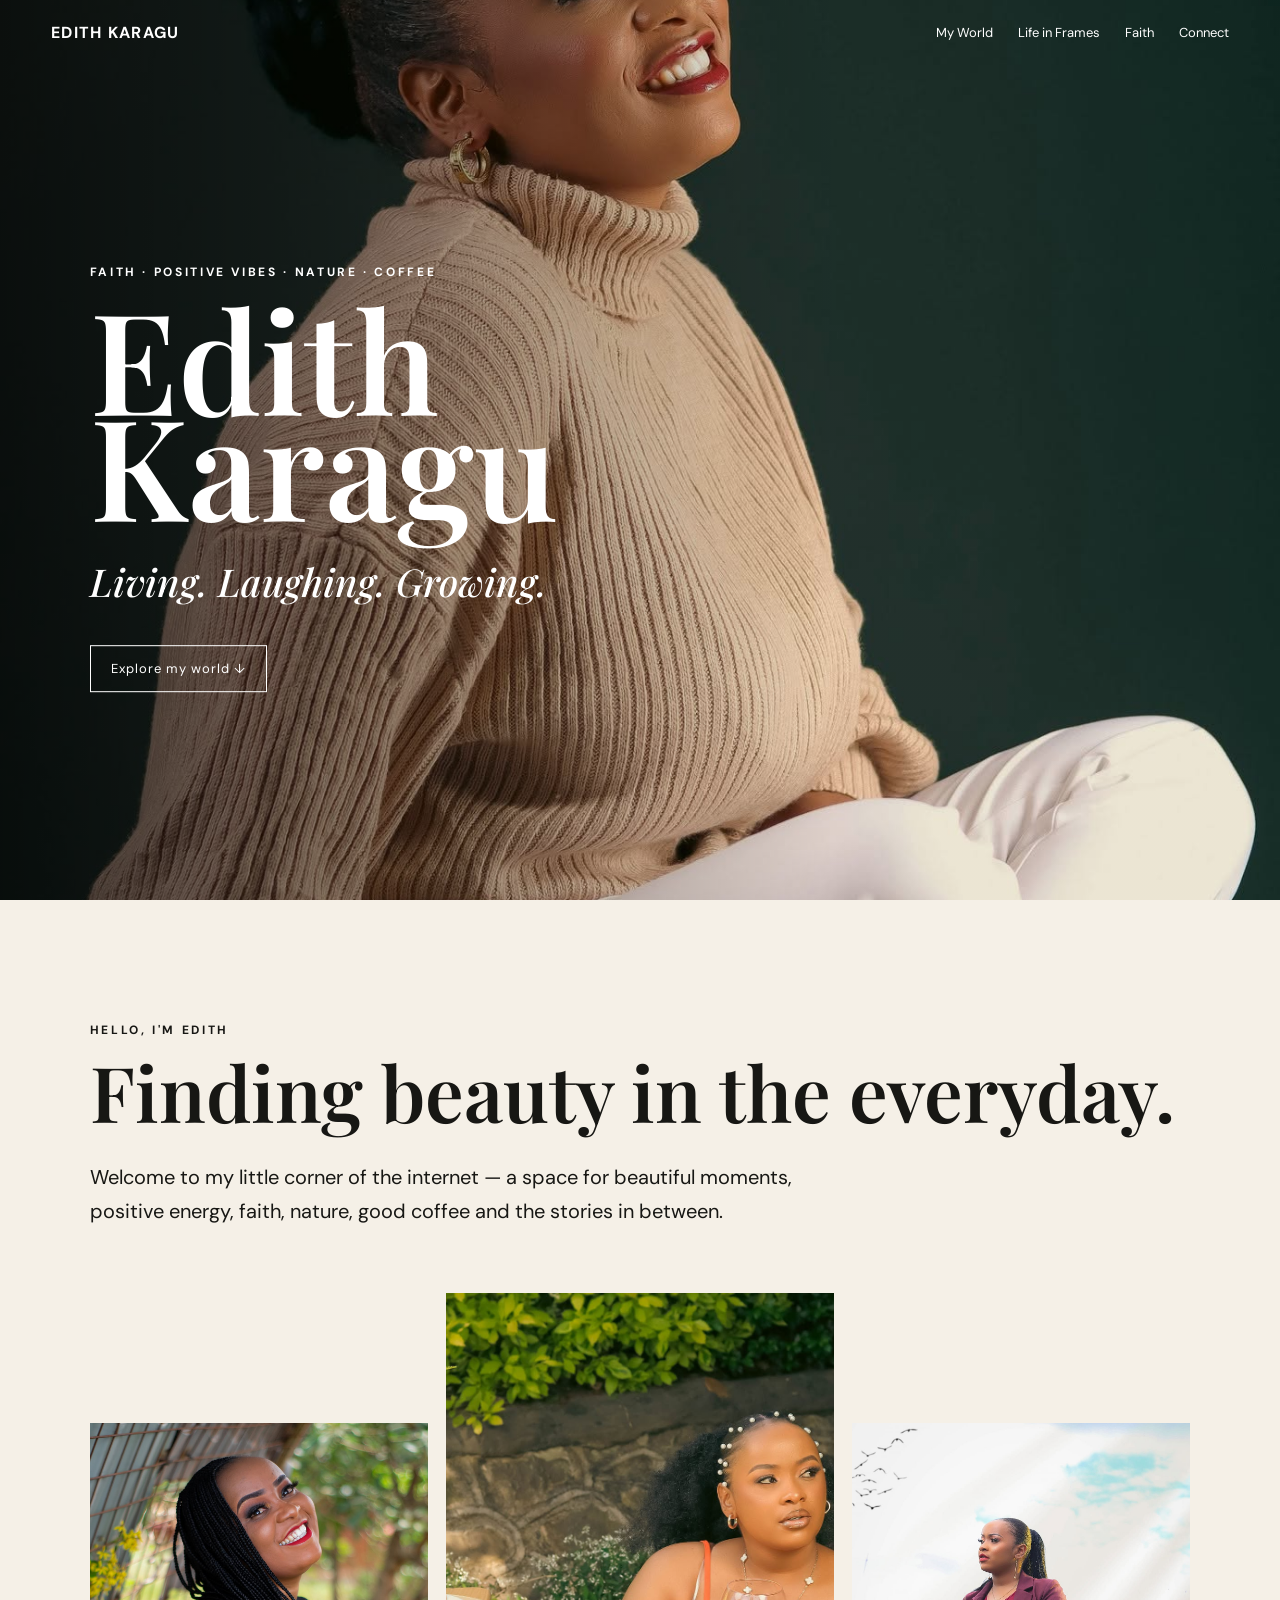
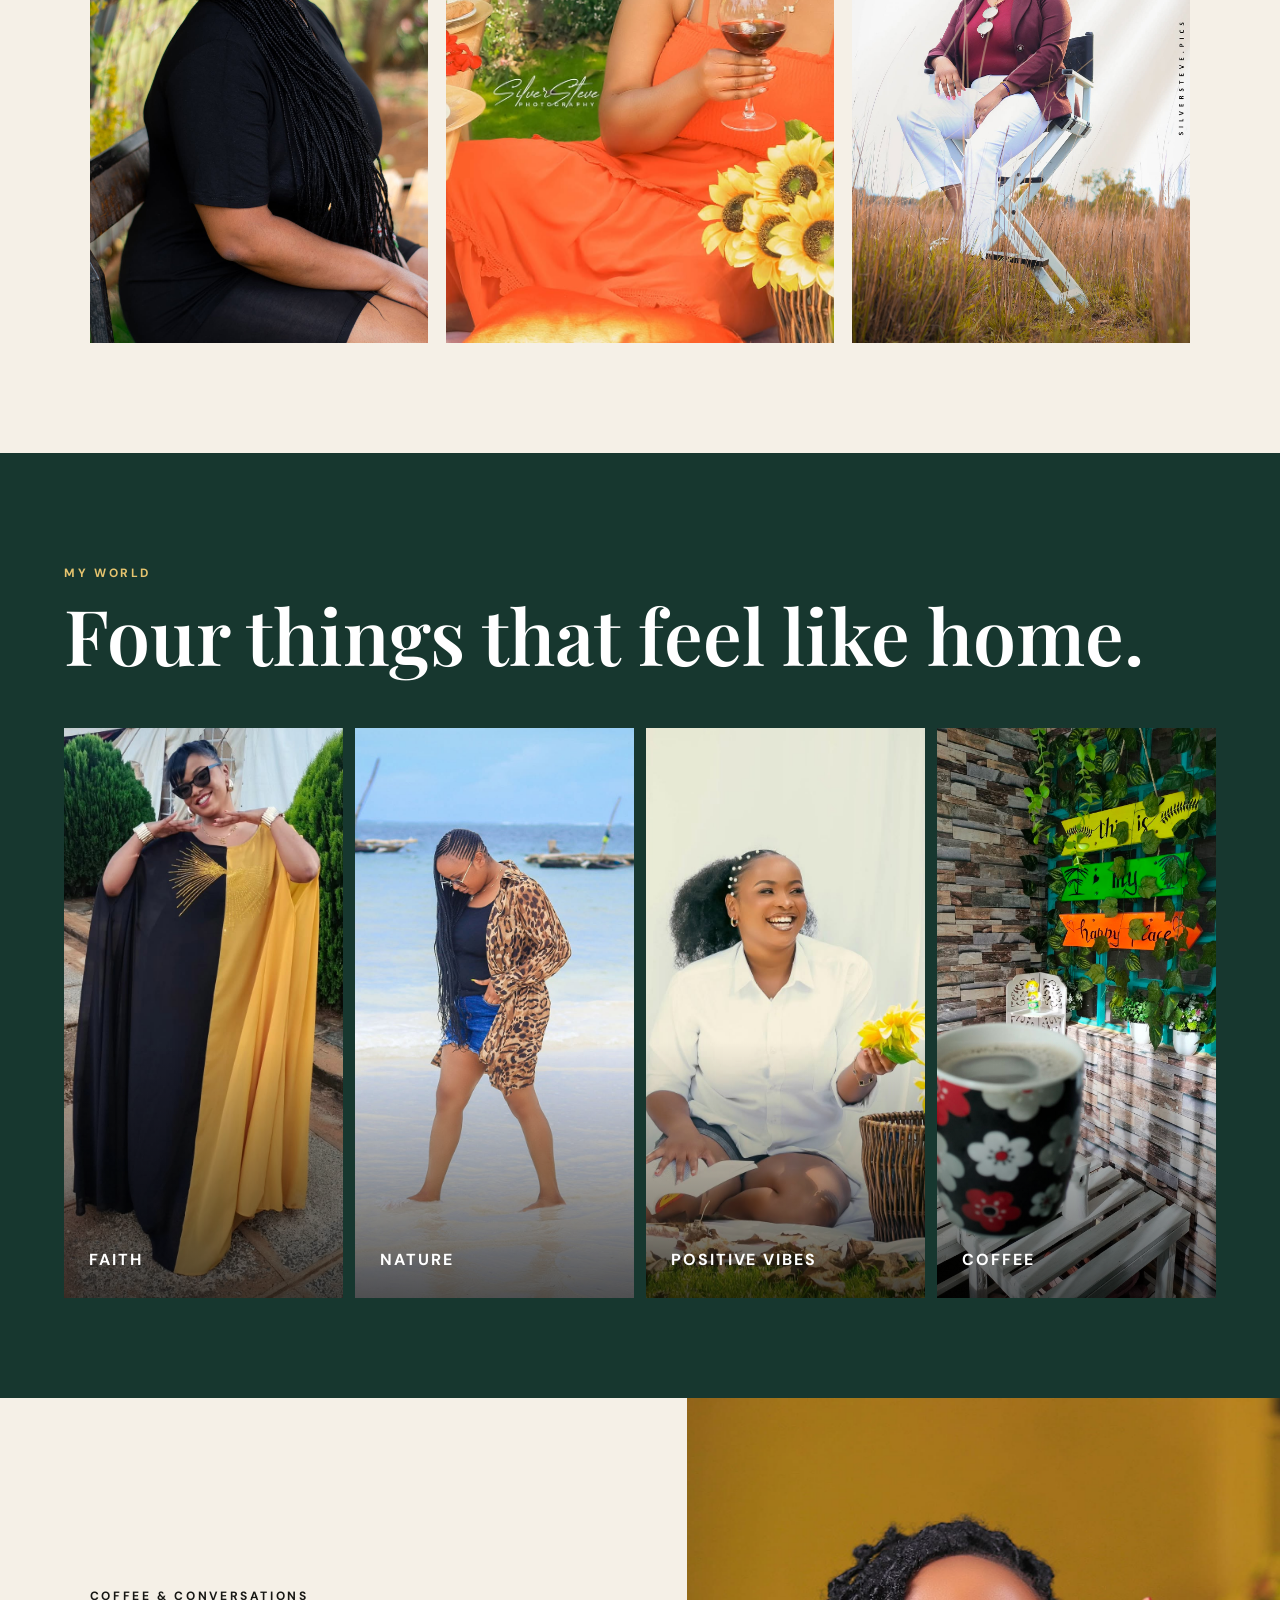
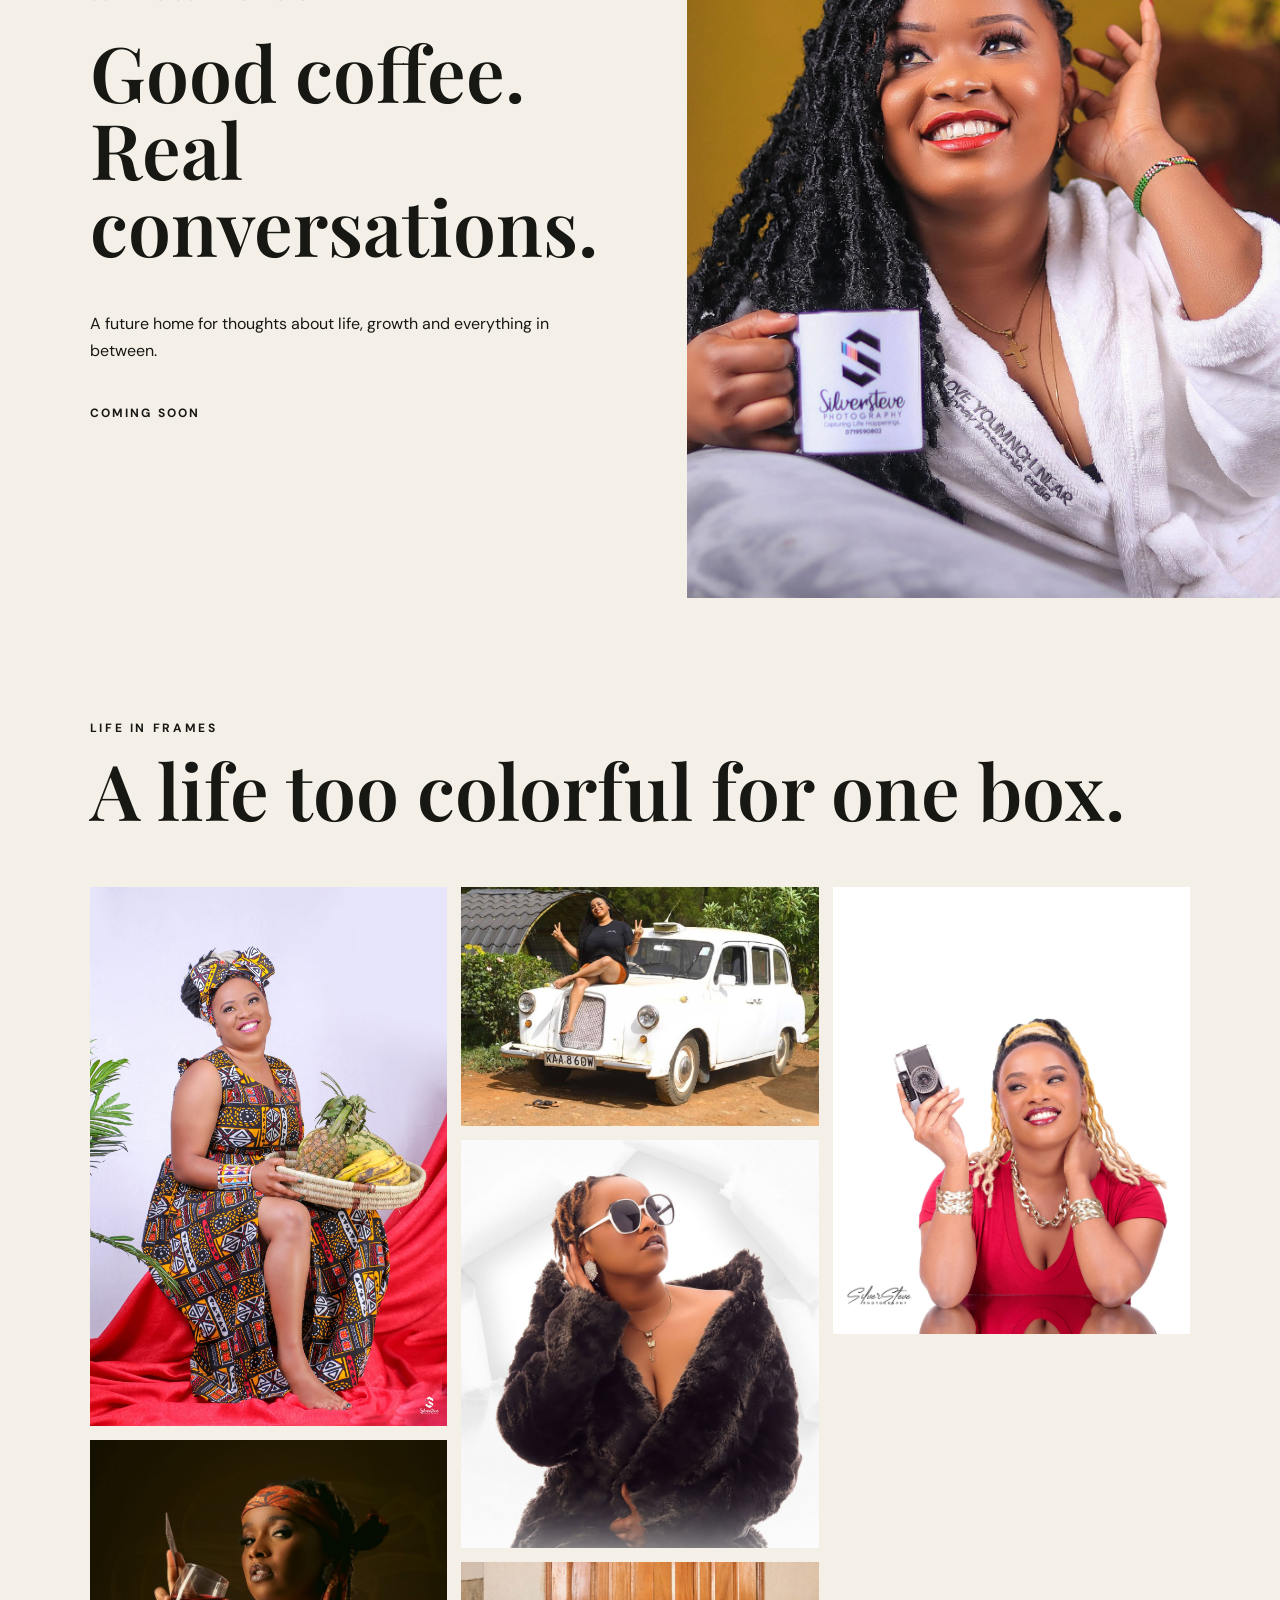
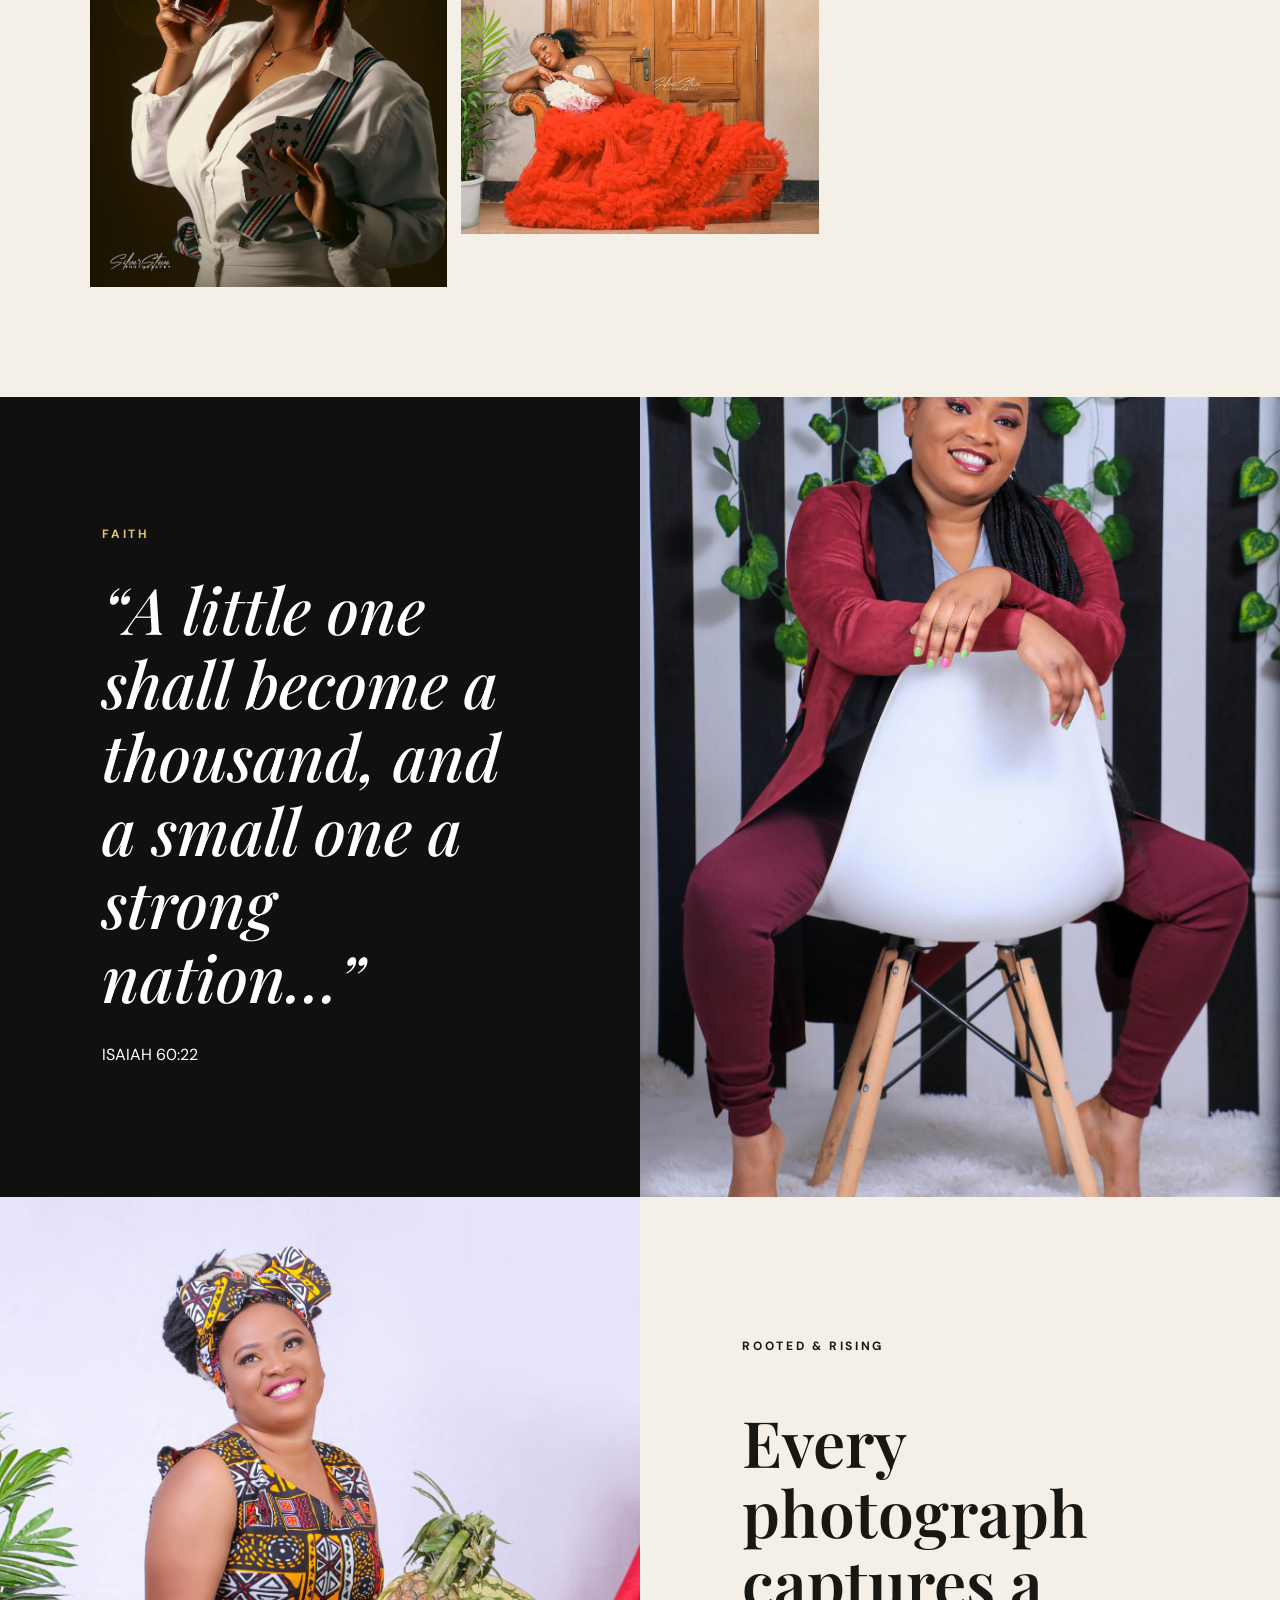
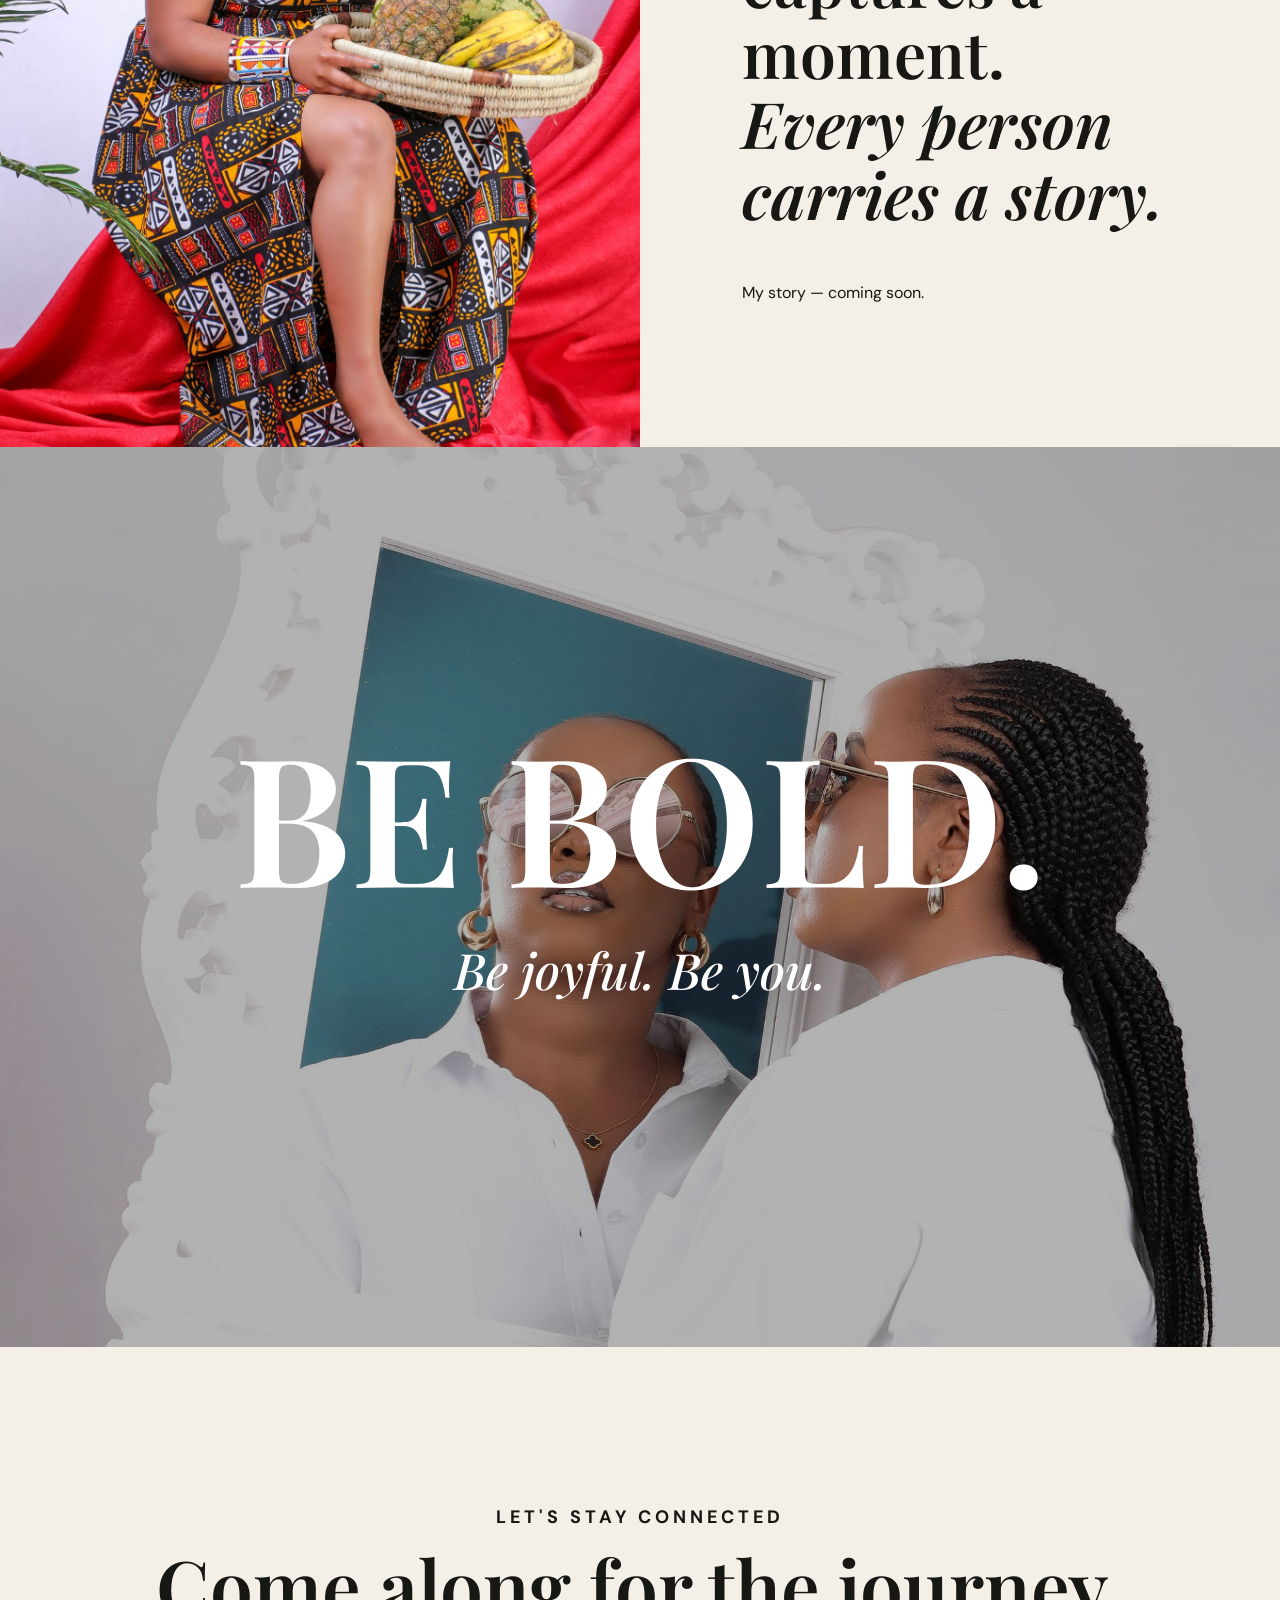
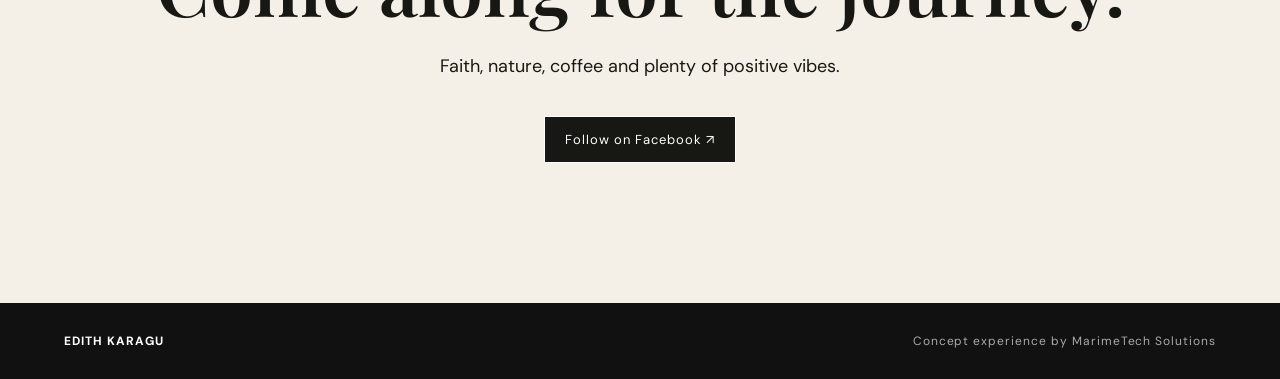
==== index.html @ c056eeeb "Add files via upload" ====
<!doctype html><html lang="en"><head><meta charset="utf-8"><meta name="viewport" content="width=device-width,initial-scale=1"><title>Edith Karagu | Concept</title><meta name="description" content="A personal lifestyle concept for Edith Karagu — faith, positive vibes, nature and coffee."><link rel="preconnect" href="https://fonts.googleapis.com"><link rel="preconnect" href="https://fonts.gstatic.com" crossorigin><link href="https://fonts.googleapis.com/css2?family=DM+Sans:wght@400;500;700&family=Playfair+Display:ital,wght@0,600;1,500&display=swap" rel="stylesheet"><link rel="stylesheet" href="style.css"></head><body>
<header class="nav"><a class="brand" href="#top">EDITH KARAGU</a><nav><a href="#world">My World</a><a href="#frames">Life in Frames</a><a href="#faith">Faith</a><a href="#connect">Connect</a></nav></header>
<main id="top">
<section class="hero"><img src="assets/654770314_2098152027691860_8196987839841447936_n.jpg" alt="Edith portrait"><div class="shade"></div><div class="hero-copy"><p class="eyebrow">FAITH · POSITIVE VIBES · NATURE · COFFEE</p><h1>Edith<br>Karagu</h1><p class="lead">Living. Laughing. Growing.</p><a class="button" href="#hello">Explore my world ↓</a></div></section>
<section id="hello" class="hello"><p class="kicker">HELLO, I'M EDITH</p><h2>Finding beauty in the everyday.</h2><p class="intro">Welcome to my little corner of the internet — a space for beautiful moments, positive energy, faith, nature, good coffee and the stories in between.</p><div class="triptych"><img src="assets/472715748_1749308895909510_7870385859899709412_n.jpg"><img src="assets/475771912_1770012600505806_7942469357429555911_n.jpg"><img src="assets/475137603_1763869024453497_3246828842962017642_n.jpg"></div></section>
<section id="world" class="world"><p class="kicker light">MY WORLD</p><h2>Four things that feel like home.</h2><div class="tiles"><article><img src="assets/481824639_1794339251406474_6868225693388541439_n.jpg"><span>FAITH</span></article><article><img src="assets/474976939_1764413861065680_3849264650639525484_n.jpg"><span>NATURE</span></article><article><img src="assets/476245685_1771532253687174_50892429608915770_n.jpg"><span>POSITIVE VIBES</span></article><article><img src="assets/753924898_2207252850115110_881133082507942349_n.jpg"><span>COFFEE</span></article></div></section>
<section class="coffee"><div><p class="kicker">COFFEE & CONVERSATIONS</p><h2>Good coffee.<br>Real conversations.</h2><p>A future home for thoughts about life, growth and everything in between.</p><span class="soon">COMING SOON</span></div><img src="assets/474778218_1763166234523776_8481243351192405034_n.jpg"></section>
<section id="frames" class="frames"><p class="kicker">LIFE IN FRAMES</p><h2>A life too colorful for one box.</h2><div class="masonry"><img src="assets/472817874_1750990379074695_3634616351941294112_n.jpg"><img src="assets/503008540_1860108838162848_5519100671743170975_n.jpg"><img src="assets/472620425_1749307099243023_7819303988878850725_n.jpg"><img src="assets/503817581_1861638131343252_4376618787814560441_n.jpg"><img src="assets/476613872_1774826480024418_3439436146483420794_n.jpg"><img src="assets/480503350_1779801206193612_3809252061909098899_n.jpg"></div></section>
<section id="faith" class="faith"><div><p class="kicker light">FAITH</p><blockquote>“A little one shall become a thousand, and a small one a strong nation…”</blockquote><p>ISAIAH 60:22</p></div><img src="assets/468209524_1721073538733046_2818489920346404031_n.jpg"></section>
<section class="rooted"><img src="assets/472817874_1750990379074695_3634616351941294112_n.jpg"><div><p class="kicker">ROOTED & RISING</p><h2>Every photograph captures a moment.<br><em>Every person carries a story.</em></h2><p>My story — coming soon.</p></div></section>
<section class="bold"><img src="assets/476633249_1774804610026605_376434838422768039_n.jpg"><div><h2>BE BOLD.</h2><p>Be joyful. Be you.</p></div></section>
<section id="connect" class="connect"><p class="kicker">LET'S STAY CONNECTED</p><h2>Come along for the journey.</h2><p>Faith, nature, coffee and plenty of positive vibes.</p><a class="button dark" href="https://www.facebook.com/edith.karagu.3" target="_blank" rel="noopener">Follow on Facebook ↗</a></section>
</main><footer><strong>EDITH KARAGU</strong><span>Concept experience by MarimeTech Solutions</span></footer>
<script>const n=document.querySelector('.nav');addEventListener('scroll',()=>n.classList.toggle('scrolled',scrollY>40));</script></body></html>
---- style.css ----
:root{--ink:#171714;--cream:#f5f0e7;--green:#17372f;--gold:#d7a53d}*{box-sizing:border-box}html{scroll-behavior:smooth}body{margin:0;background:var(--cream);color:var(--ink);font-family:'DM Sans',sans-serif}img{display:block;width:100%;object-fit:cover}.nav{position:fixed;z-index:20;top:0;left:0;right:0;padding:22px 4vw;display:flex;justify-content:space-between;align-items:center;color:#fff;transition:.3s}.nav.scrolled{background:rgba(20,20,18,.9);backdrop-filter:blur(12px);padding-block:14px}.nav a{color:inherit;text-decoration:none}.brand{font-weight:700;letter-spacing:.08em}.nav nav{display:flex;gap:25px;font-size:13px}.hero{height:100svh;position:relative;background:#17372f;overflow:hidden}.hero>img{height:100%;object-position:58% center}.shade{position:absolute;inset:0;background:linear-gradient(90deg,rgba(0,0,0,.72),rgba(0,0,0,.05) 65%)}.hero-copy{position:absolute;left:7vw;top:50%;transform:translateY(-45%);color:#fff}.eyebrow,.kicker{font-size:12px;letter-spacing:.22em;font-weight:700}.hero h1{font:600 clamp(70px,11vw,170px)/.75 'Playfair Display';margin:25px 0}.lead{font:italic 500 clamp(24px,3vw,40px) 'Playfair Display';margin-bottom:38px}.button{display:inline-block;border:1px solid currentColor;padding:14px 20px;text-decoration:none;color:inherit;font-size:13px;letter-spacing:.08em}.hello,.frames,.connect{padding:110px 7vw}.hello h2,.world h2,.coffee h2,.frames h2,.connect h2{font:600 clamp(42px,6vw,82px)/1 'Playfair Display';margin:15px 0 30px}.intro{font-size:20px;max-width:760px;line-height:1.7}.triptych{display:grid;grid-template-columns:1fr 1.15fr 1fr;gap:18px;margin-top:65px;align-items:end}.triptych img{height:520px}.triptych img:nth-child(2){height:650px}.world{padding:100px 5vw;background:var(--green);color:#fff}.light{color:#e6c46f}.tiles{display:grid;grid-template-columns:repeat(4,1fr);gap:12px;margin-top:55px}.tiles article{height:570px;position:relative;overflow:hidden}.tiles img{height:100%;transition:.6s}.tiles article:hover img{transform:scale(1.035)}.tiles article:after{content:'';position:absolute;inset:0;background:linear-gradient(transparent 55%,rgba(0,0,0,.65))}.tiles span{position:absolute;z-index:2;bottom:28px;left:25px;font-weight:700;letter-spacing:.12em}.coffee{display:grid;grid-template-columns:1fr 1fr;min-height:800px}.coffee>div{padding:10vw 7vw;display:flex;flex-direction:column;justify-content:center}.coffee>img{height:100%}.coffee p{max-width:500px;line-height:1.7}.soon{margin-top:25px;font-size:12px;letter-spacing:.18em;font-weight:bold}.masonry{columns:3;column-gap:14px;margin-top:60px}.masonry img{margin-bottom:14px;break-inside:avoid}.faith{background:#10100f;color:white;display:grid;grid-template-columns:1fr 1fr;align-items:center}.faith>div{padding:8vw}.faith img{height:800px}.faith blockquote{font:italic 500 clamp(38px,5vw,72px)/1.15 'Playfair Display';margin:30px 0}.rooted{display:grid;grid-template-columns:1fr 1fr;align-items:center}.rooted img{height:850px}.rooted>div{padding:8vw}.rooted h2{font:600 clamp(40px,5vw,70px)/1.1 'Playfair Display'}.bold{height:100svh;position:relative;color:white;overflow:hidden}.bold img{height:100%;object-position:center 25%;filter:brightness(.7)}.bold div{position:absolute;inset:0;display:flex;flex-direction:column;justify-content:center;align-items:center;text-align:center}.bold h2{font:600 clamp(80px,14vw,210px)/.8 'Playfair Display';margin:0}.bold p{font:italic 500 clamp(25px,4vw,50px) 'Playfair Display'}.connect{text-align:center;padding-block:140px}.connect p{font-size:18px}.dark{margin-top:20px;background:var(--ink);color:#fff}footer{padding:30px 5vw;background:#111;color:#aaa;display:flex;justify-content:space-between;font-size:12px;letter-spacing:.08em}footer strong{color:white}@media(max-width:800px){.nav nav{display:none}.hero>img{object-position:65% center}.hero-copy{left:7vw;bottom:10%;top:auto;transform:none}.hero h1{font-size:70px}.triptych{grid-template-columns:1fr 1fr}.triptych img,.triptych img:nth-child(2){height:380px}.triptych img:last-child{grid-column:1/-1}.tiles{grid-template-columns:1fr 1fr}.tiles article{height:430px}.coffee,.faith,.rooted{grid-template-columns:1fr}.coffee>img,.faith img,.rooted img{height:600px}.masonry{columns:2}.bold{height:80svh}.bold img{object-position:center}.hello,.frames,.connect{padding:80px 6vw}footer{gap:20px;flex-direction:column}}@media(max-width:520px){.tiles{grid-template-columns:1fr}.masonry{columns:1}.triptych{grid-template-columns:1fr}.triptych img,.triptych img:nth-child(2),.triptych img:last-child{height:auto;grid-column:auto}.hero h1{font-size:62px}.hero-copy{bottom:7%}.eyebrow{max-width:280px;line-height:1.8}.faith img,.rooted img{height:500px}}
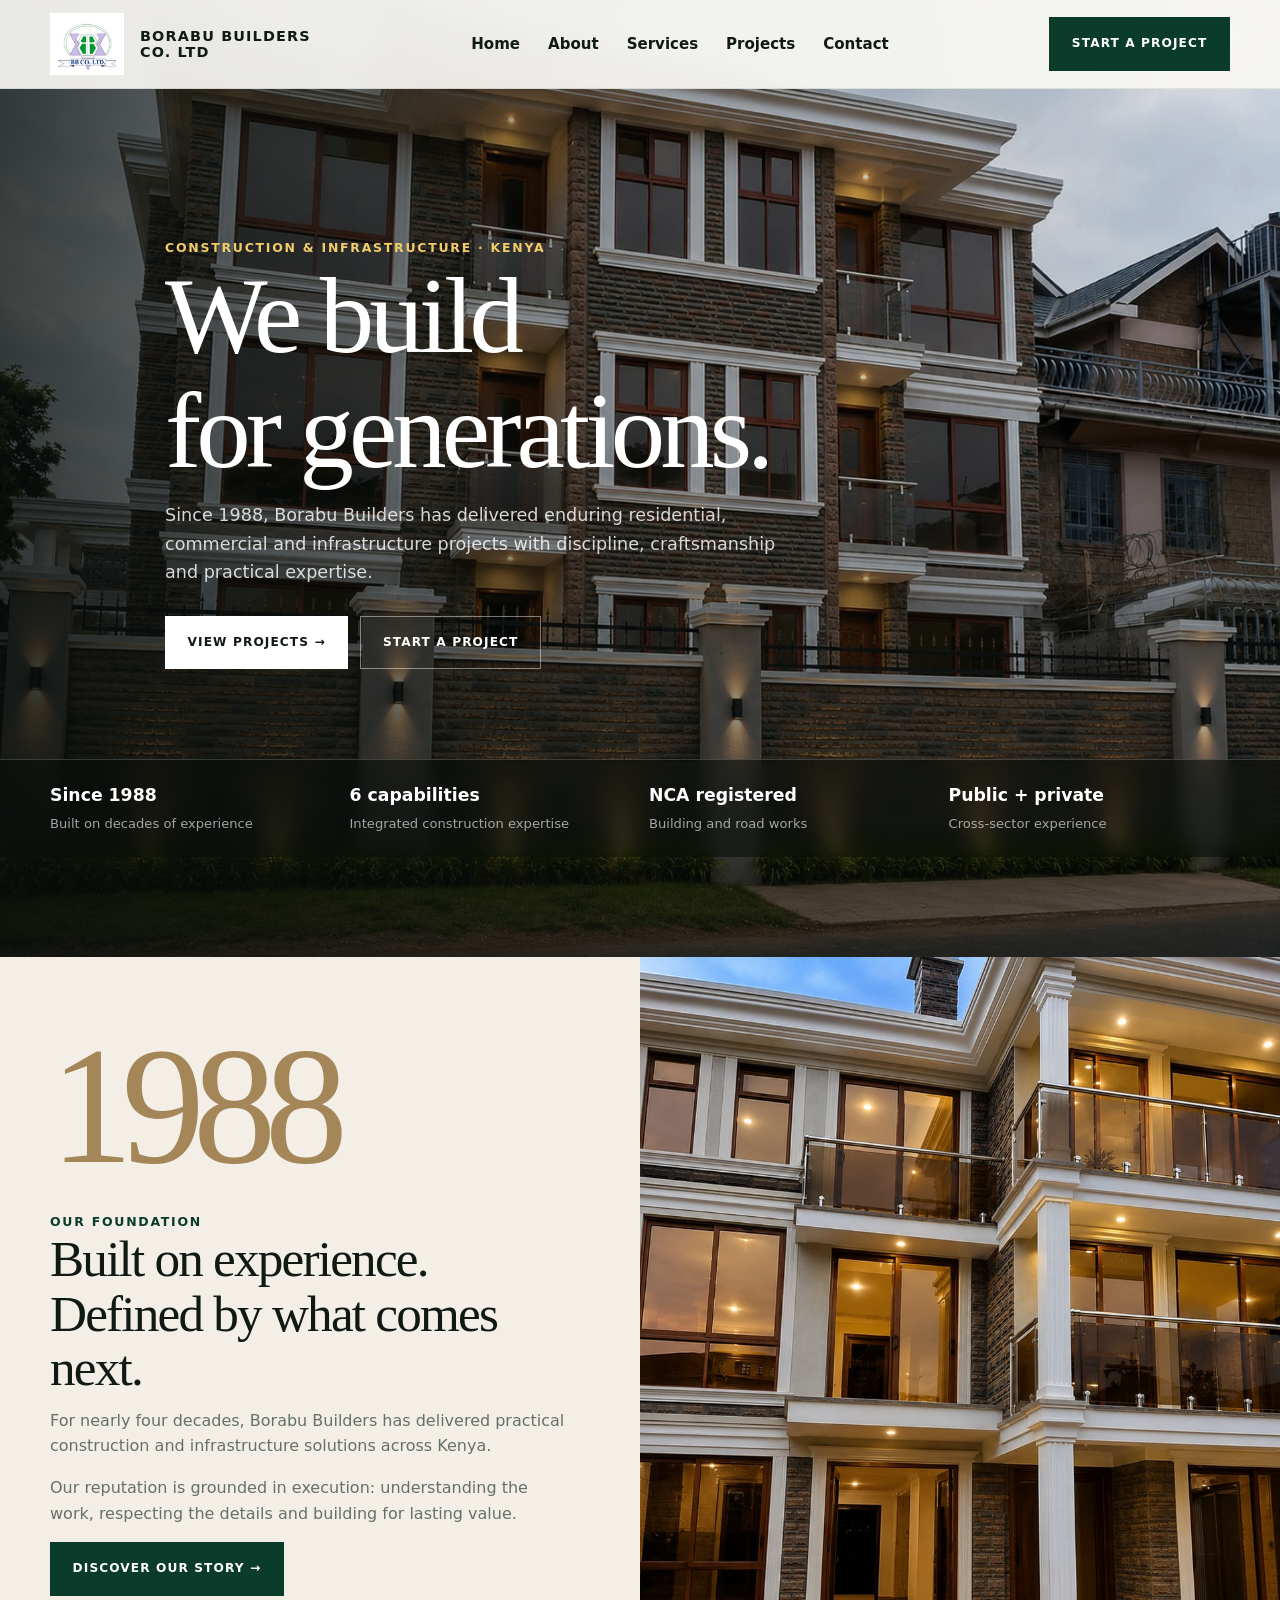
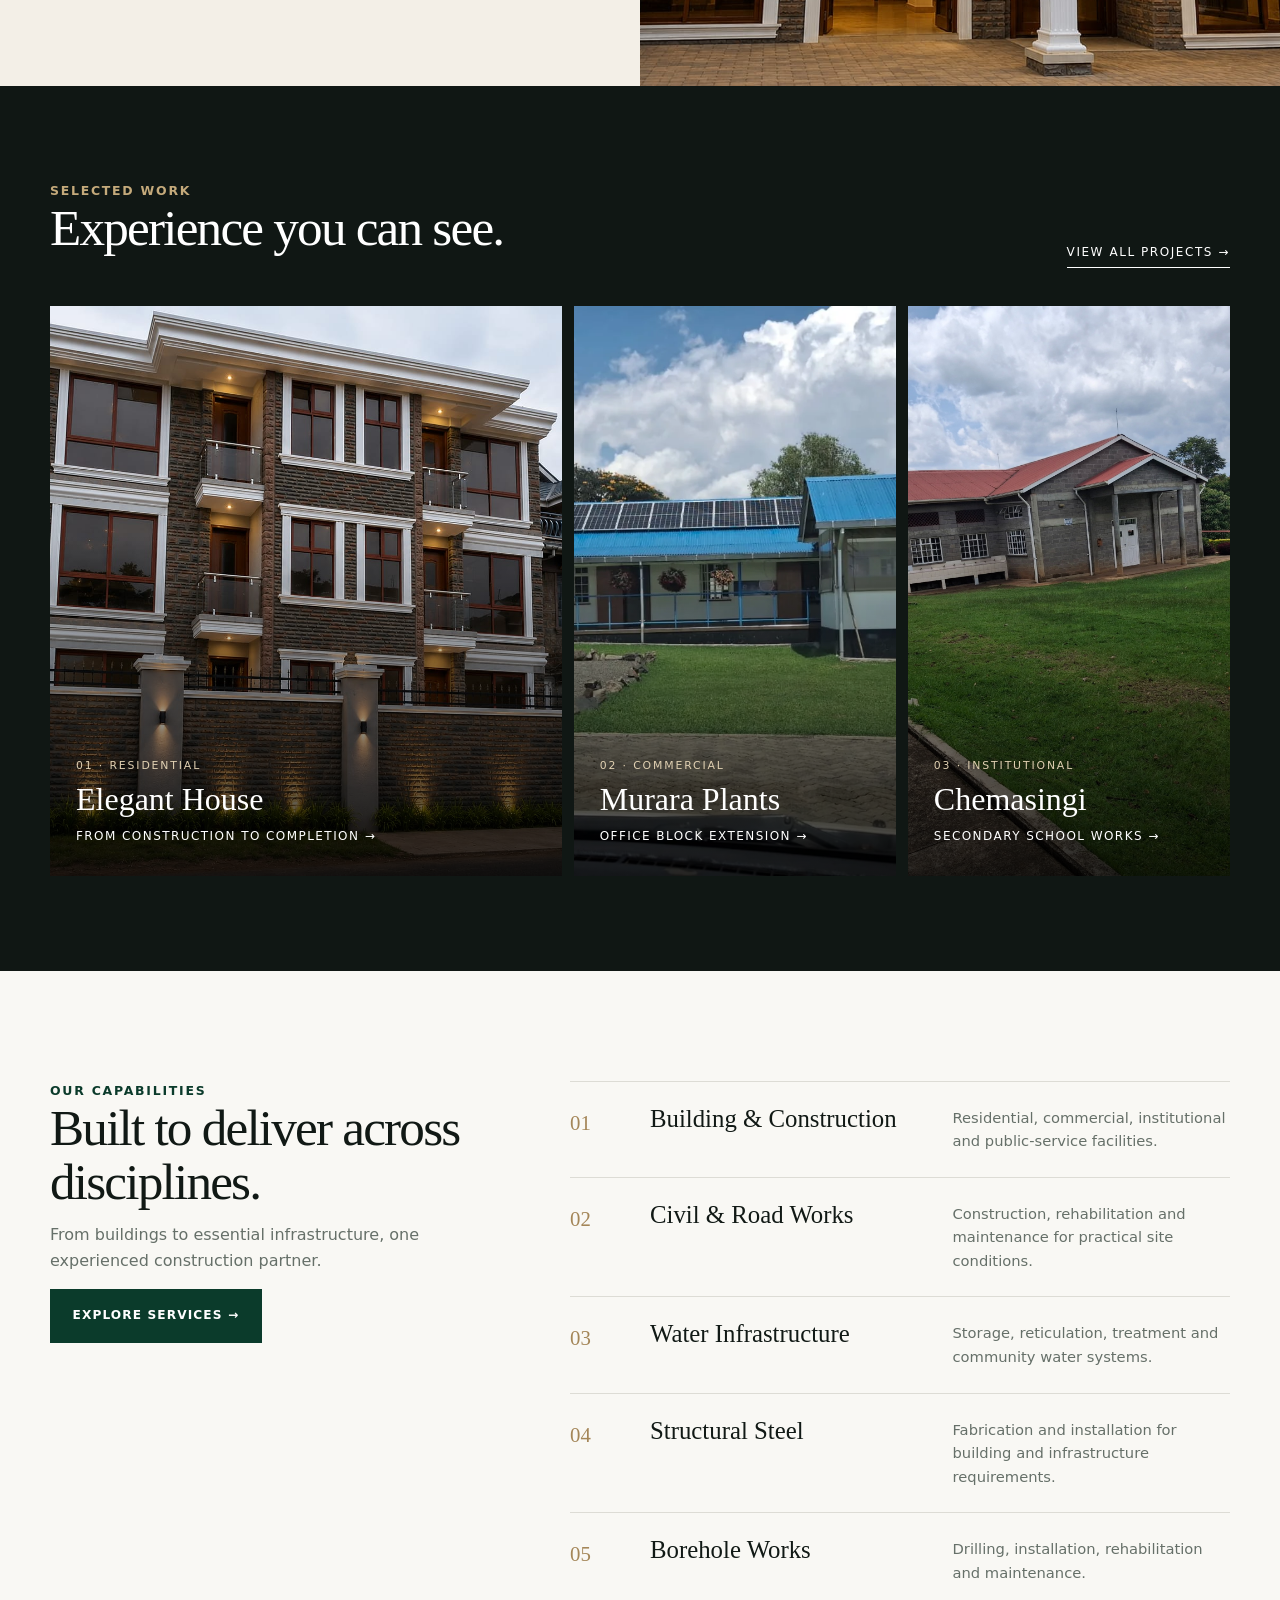
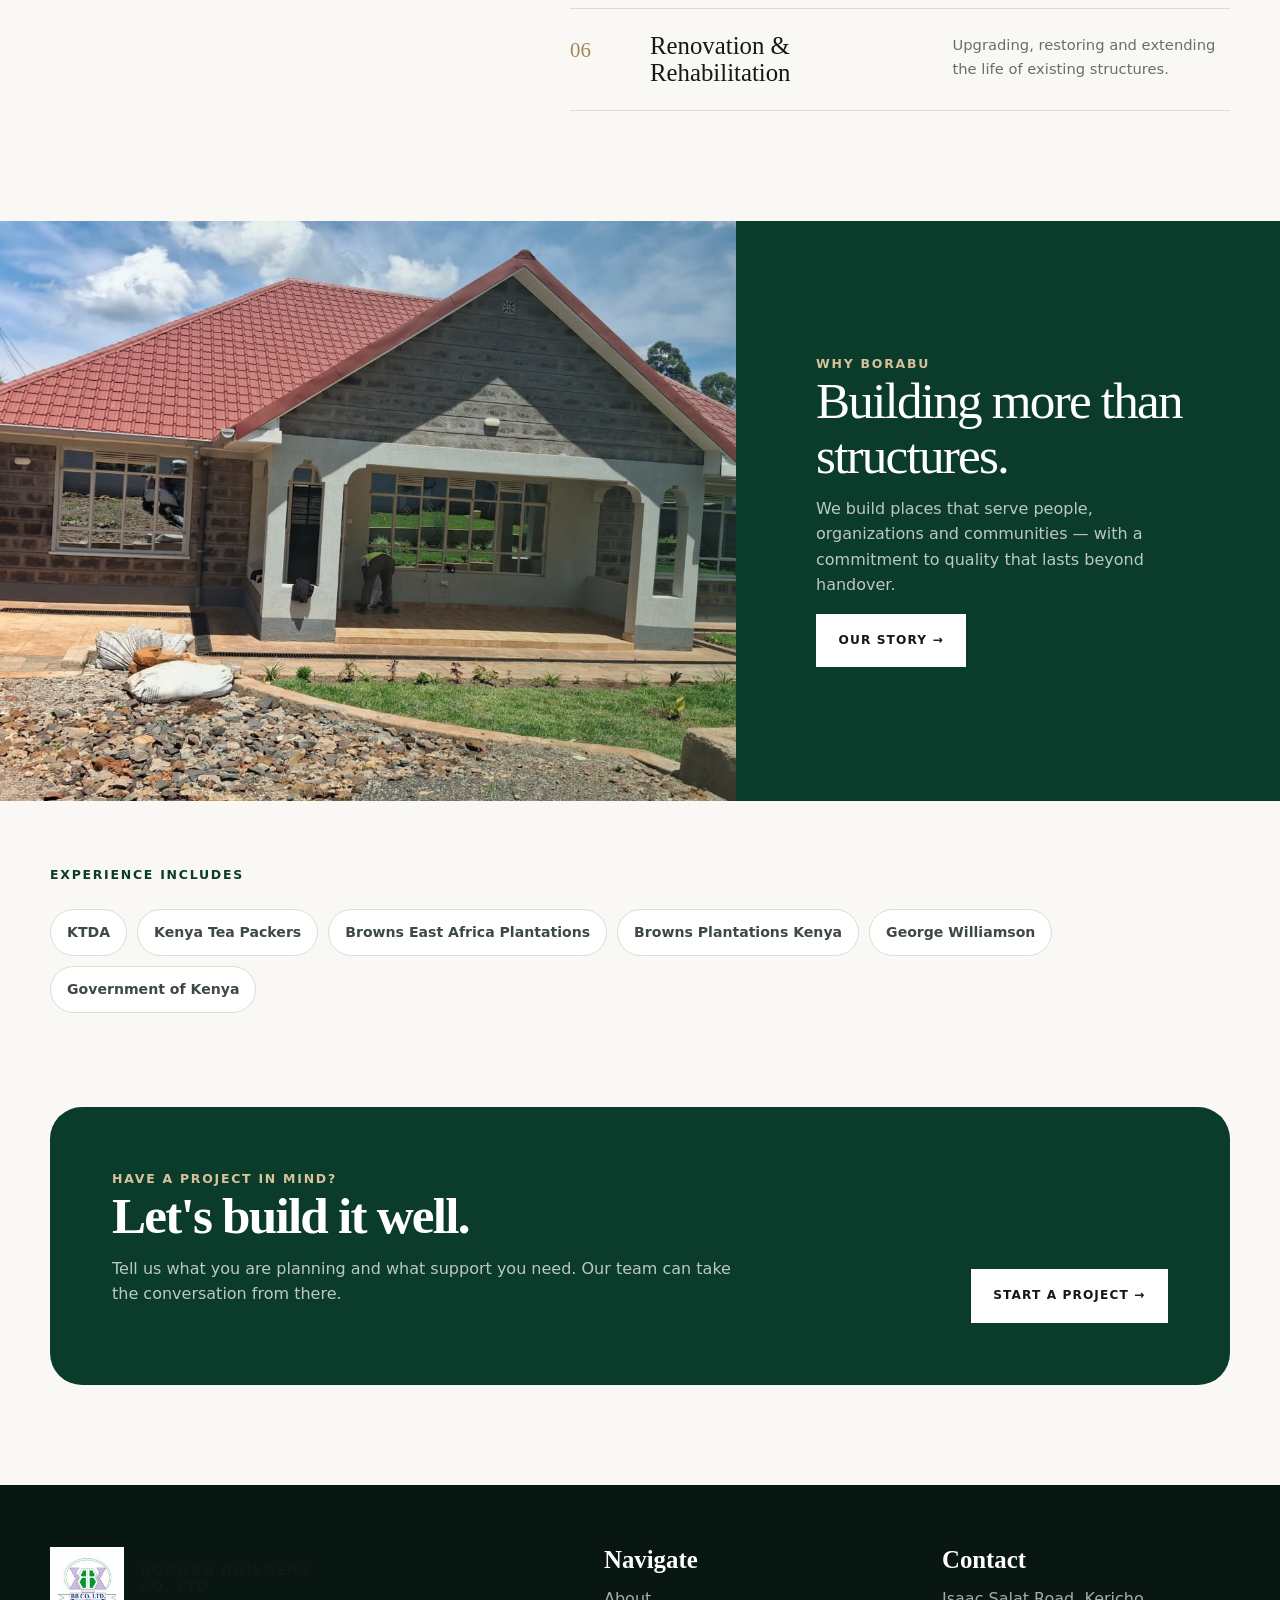
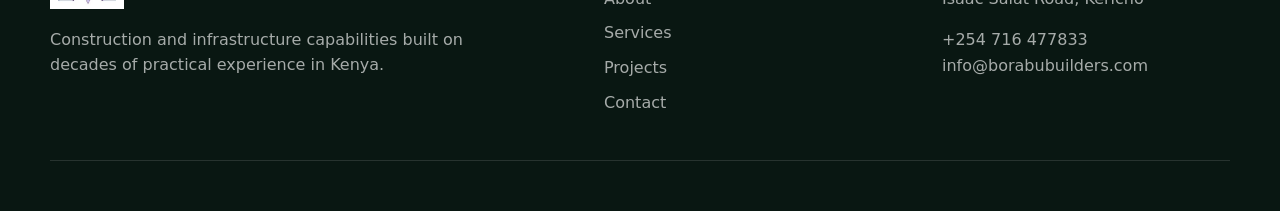
==== commit 49669f79: "Add files via upload" ====
--- a/index.html
+++ b/index.html
@@ -1,14 +1,11 @@
-<!doctype html><html lang="en"><head><meta charset="utf-8"><meta name="viewport" content="width=device-width,initial-scale=1"><title>Edith Karagu | Concept</title><meta name="description" content="A personal lifestyle concept for Edith Karagu — faith, positive vibes, nature and coffee."><link rel="preconnect" href="https://fonts.googleapis.com"><link rel="preconnect" href="https://fonts.gstatic.com" crossorigin><link href="https://fonts.googleapis.com/css2?family=DM+Sans:wght@400;500;700&family=Playfair+Display:ital,wght@0,600;1,500&display=swap" rel="stylesheet"><link rel="stylesheet" href="style.css"></head><body>
-<header class="nav"><a class="brand" href="#top">EDITH KARAGU</a><nav><a href="#world">My World</a><a href="#frames">Life in Frames</a><a href="#faith">Faith</a><a href="#connect">Connect</a></nav></header>
-<main id="top">
-<section class="hero"><img src="assets/654770314_2098152027691860_8196987839841447936_n.jpg" alt="Edith portrait"><div class="shade"></div><div class="hero-copy"><p class="eyebrow">FAITH · POSITIVE VIBES · NATURE · COFFEE</p><h1>Edith<br>Karagu</h1><p class="lead">Living. Laughing. Growing.</p><a class="button" href="#hello">Explore my world ↓</a></div></section>
-<section id="hello" class="hello"><p class="kicker">HELLO, I'M EDITH</p><h2>Finding beauty in the everyday.</h2><p class="intro">Welcome to my little corner of the internet — a space for beautiful moments, positive energy, faith, nature, good coffee and the stories in between.</p><div class="triptych"><img src="assets/472715748_1749308895909510_7870385859899709412_n.jpg"><img src="assets/475771912_1770012600505806_7942469357429555911_n.jpg"><img src="assets/475137603_1763869024453497_3246828842962017642_n.jpg"></div></section>
-<section id="world" class="world"><p class="kicker light">MY WORLD</p><h2>Four things that feel like home.</h2><div class="tiles"><article><img src="assets/481824639_1794339251406474_6868225693388541439_n.jpg"><span>FAITH</span></article><article><img src="assets/474976939_1764413861065680_3849264650639525484_n.jpg"><span>NATURE</span></article><article><img src="assets/476245685_1771532253687174_50892429608915770_n.jpg"><span>POSITIVE VIBES</span></article><article><img src="assets/753924898_2207252850115110_881133082507942349_n.jpg"><span>COFFEE</span></article></div></section>
-<section class="coffee"><div><p class="kicker">COFFEE & CONVERSATIONS</p><h2>Good coffee.<br>Real conversations.</h2><p>A future home for thoughts about life, growth and everything in between.</p><span class="soon">COMING SOON</span></div><img src="assets/474778218_1763166234523776_8481243351192405034_n.jpg"></section>
-<section id="frames" class="frames"><p class="kicker">LIFE IN FRAMES</p><h2>A life too colorful for one box.</h2><div class="masonry"><img src="assets/472817874_1750990379074695_3634616351941294112_n.jpg"><img src="assets/503008540_1860108838162848_5519100671743170975_n.jpg"><img src="assets/472620425_1749307099243023_7819303988878850725_n.jpg"><img src="assets/503817581_1861638131343252_4376618787814560441_n.jpg"><img src="assets/476613872_1774826480024418_3439436146483420794_n.jpg"><img src="assets/480503350_1779801206193612_3809252061909098899_n.jpg"></div></section>
-<section id="faith" class="faith"><div><p class="kicker light">FAITH</p><blockquote>“A little one shall become a thousand, and a small one a strong nation…”</blockquote><p>ISAIAH 60:22</p></div><img src="assets/468209524_1721073538733046_2818489920346404031_n.jpg"></section>
-<section class="rooted"><img src="assets/472817874_1750990379074695_3634616351941294112_n.jpg"><div><p class="kicker">ROOTED & RISING</p><h2>Every photograph captures a moment.<br><em>Every person carries a story.</em></h2><p>My story — coming soon.</p></div></section>
-<section class="bold"><img src="assets/476633249_1774804610026605_376434838422768039_n.jpg"><div><h2>BE BOLD.</h2><p>Be joyful. Be you.</p></div></section>
-<section id="connect" class="connect"><p class="kicker">LET'S STAY CONNECTED</p><h2>Come along for the journey.</h2><p>Faith, nature, coffee and plenty of positive vibes.</p><a class="button dark" href="https://www.facebook.com/edith.karagu.3" target="_blank" rel="noopener">Follow on Facebook ↗</a></section>
-</main><footer><strong>EDITH KARAGU</strong><span>Concept experience by MarimeTech Solutions</span></footer>
-<script>const n=document.querySelector('.nav');addEventListener('scroll',()=>n.classList.toggle('scrolled',scrollY>40));</script></body></html>
+<!DOCTYPE html><html lang="en"><head><meta charset="utf-8"><meta name="viewport" content="width=device-width,initial-scale=1"><title>Borabu Builders Co. Ltd | Construction & Infrastructure</title><meta name="description" content="Borabu Builders Co. Ltd delivers construction, water, road, steel, borehole and renovation works in Kenya."><link href="assets/css/styles.css" rel="stylesheet"><link href="https://borabubuilders.com/" rel="canonical"></head><body class="home-premium">
+<header class="site-header"><div class="container nav"><a class="brand" href="/"><img alt="Borabu Builders logo" src="assets/images/borabu-logo.jpg"><span>Borabu Builders<br>Co. Ltd</span></a><nav class="nav-links"><a href="/">Home</a><a href="/about">About</a><a href="/services">Services</a><a href="/projects">Projects</a><a href="/contact">Contact</a></nav><a class="btn btn-primary project-trigger" href="#start-project">Start a project</a><button aria-expanded="false" aria-label="Open navigation menu" class="menu-toggle" type="button">☰</button></div></header>
+<main>
+<section class="hero"><div class="hero-media"><img alt="Elegant residential project by Borabu Builders" src="assets/images/elegant-house-premium-dusk.jpeg"></div><div class="container hero-content"><div class="eyebrow">Construction & Infrastructure · Kenya</div><h1>We build<br>for generations.</h1><p>Since 1988, Borabu Builders has delivered enduring residential, commercial and infrastructure projects with discipline, craftsmanship and practical expertise.</p><div class="hero-actions"><a class="btn btn-light" href="/projects">View projects →</a><a class="btn btn-outline project-trigger" href="#start-project">Start a project</a></div></div><div class="hero-proof"><div class="container proof-grid"><div class="proof-item"><strong>Since 1988</strong><span>Built on decades of experience</span></div><div class="proof-item"><strong>6 capabilities</strong><span>Integrated construction expertise</span></div><div class="proof-item"><strong>NCA registered</strong><span>Building and road works</span></div><div class="proof-item"><strong>Public + private</strong><span>Cross-sector experience</span></div></div></div></section>
+<section class="premium-story"><div class="premium-story-grid"><div class="premium-story-copy"><div class="year-mark">1988</div><div class="eyebrow">Our foundation</div><h2>Built on experience.<br>Defined by what comes next.</h2><p class="lead">For nearly four decades, Borabu Builders has delivered practical construction and infrastructure solutions across Kenya.</p><p>Our reputation is grounded in execution: understanding the work, respecting the details and building for lasting value.</p><div><a class="btn btn-primary" href="/about">Discover our story →</a></div></div><div class="premium-story-media"><img alt="Borabu Builders residential construction in progress" loading="lazy" src="assets/images/elegant-house-premium-progress.jpeg"></div></div></section>
+<section class="editorial-projects"><div class="container"><div class="editorial-head"><div><div class="eyebrow">Selected work</div><h2>Experience you can see.</h2></div><a href="/projects">View all projects →</a></div><div class="editorial-grid"><a class="editorial-card" href="/projects"><img alt="Elegant House completed residential project" loading="lazy" src="assets/images/elegant-house-premium-dusk.jpeg"><div class="editorial-label"><small>01 · Residential</small><h3>Elegant House</h3><span>From construction to completion →</span></div></a><a class="editorial-card" href="/projects"><img alt="Murara Plants office block extension" loading="lazy" src="assets/images/murara-office-wide.webp"><div class="editorial-label"><small>02 · Commercial</small><h3>Murara Plants</h3><span>Office Block Extension →</span></div></a><a class="editorial-card" href="/projects"><img alt="Chemasingi Secondary School project" loading="lazy" src="assets/images/chemasingi-dining-hall-exterior.jpg"><div class="editorial-label"><small>03 · Institutional</small><h3>Chemasingi</h3><span>Secondary School Works →</span></div></a></div></div></section>
+<section class="capabilities-premium"><div class="container capabilities-wrap"><div><div class="eyebrow">Our capabilities</div><h2>Built to deliver across disciplines.</h2><p class="lead">From buildings to essential infrastructure, one experienced construction partner.</p><a class="btn btn-primary" href="/services">Explore services →</a></div><div class="capability-list"><div class="capability"><div class="num">01</div><h3>Building & Construction</h3><p>Residential, commercial, institutional and public-service facilities.</p></div><div class="capability"><div class="num">02</div><h3>Civil & Road Works</h3><p>Construction, rehabilitation and maintenance for practical site conditions.</p></div><div class="capability"><div class="num">03</div><h3>Water Infrastructure</h3><p>Storage, reticulation, treatment and community water systems.</p></div><div class="capability"><div class="num">04</div><h3>Structural Steel</h3><p>Fabrication and installation for building and infrastructure requirements.</p></div><div class="capability"><div class="num">05</div><h3>Borehole Works</h3><p>Drilling, installation, rehabilitation and maintenance.</p></div><div class="capability"><div class="num">06</div><h3>Renovation & Rehabilitation</h3><p>Upgrading, restoring and extending the life of existing structures.</p></div></div></div></section>
+<section class="closing-manifesto"><div class="manifesto-grid"><div class="manifesto-media"><img alt="Borabu Builders completed residential development" loading="lazy" src="assets/images/four-bedroom-house.jpeg"></div><div class="manifesto-copy"><div class="eyebrow">Why Borabu</div><h2>Building more than structures.</h2><p class="lead">We build places that serve people, organizations and communities — with a commitment to quality that lasts beyond handover.</p><div><a class="btn btn-light" href="/about">Our story →</a></div></div></div></section>
+<section class="clients"><div class="container reveal"><div class="eyebrow">Experience includes</div><div class="client-row"><span class="client-chip">KTDA</span><span class="client-chip">Kenya Tea Packers</span><span class="client-chip">Browns East Africa Plantations</span><span class="client-chip">Browns Plantations Kenya</span><span class="client-chip">George Williamson</span><span class="client-chip">Government of Kenya</span></div></div></section>
+<section class="cta"><div class="container"><div class="cta-box reveal"><div><div class="eyebrow" style="color:#d7c49a">Have a project in mind?</div><h2>Let's build it well.</h2><p>Tell us what you are planning and what support you need. Our team can take the conversation from there.</p></div><a class="btn btn-light project-trigger" href="#start-project">Start a project →</a></div></div></section></main>
+<footer class="footer"><div class="container"><div class="footer-grid"><div><a class="brand" href="/"><img alt="Borabu Builders logo" src="assets/images/borabu-logo.jpg"><span>Borabu Builders<br>Co. Ltd</span></a><p style="margin-top:18px;max-width:420px">Construction and infrastructure capabilities built on decades of practical experience in Kenya.</p></div><div><h3>Navigate</h3><div class="footer-links"><a href="/about">About</a><a href="/services">Services</a><a href="/projects">Projects</a><a href="/contact">Contact</a></div></div><div><h3>Contact</h3><p>Isaac Salat Road, Kericho</p><a href="tel:+254716477833">+254 716 477833</a><br><a href="mailto:info@borabubuilders.com">info@borabubuilders.com</a></div></div><div class="footer-bottom"><span>© 2026 Borabu Builders Co. Ltd.</span></div></div></footer><script src="assets/js/site.js"></script></body></html>
--- a/assets/css/styles.css
+++ b/assets/css/styles.css
@@ -0,0 +1,49 @@
+:root{
+  --ink:#17352b;
+  --forest:#087f4f;
+  --forest-2:#0d6f49;
+  --mint:#edf9f3;
+  --sand:#f5f1e8;
+  --gold:#d6a52f;
+  --paper:#ffffff;
+  --white:#fff;
+  --muted:#596b63;
+  --line:#dce9e2;
+  --shadow:0 20px 60px rgba(14,36,29,.10);
+  --radius:22px;
+}
+*{box-sizing:border-box}html{scroll-behavior:smooth}body{margin:0;font-family:Inter,ui-sans-serif,system-ui,-apple-system,BlinkMacSystemFont,"Segoe UI",sans-serif;background:var(--paper);color:var(--ink);line-height:1.6}img{max-width:100%;display:block}a{color:inherit;text-decoration:none}.container{width:min(1180px,calc(100% - 40px));margin:auto}.eyebrow{font-size:.78rem;font-weight:800;letter-spacing:.14em;text-transform:uppercase;color:var(--forest)}h1,h2,h3{font-family:Georgia,"Times New Roman",serif;line-height:1.06;margin:0 0 .8rem}h1{font-size:clamp(3rem,7vw,6.4rem);letter-spacing:-.045em}h2{font-size:clamp(2.25rem,4vw,4.2rem);letter-spacing:-.035em}h3{font-size:1.55rem}p{margin:0 0 1rem;color:var(--muted)}.btn{display:inline-flex;align-items:center;justify-content:center;gap:.6rem;padding:.92rem 1.25rem;border-radius:999px;font-weight:800;border:1px solid transparent;transition:.2s ease}.btn-primary{background:var(--forest);color:#fff}.btn-primary:hover{background:#084b33;transform:translateY(-1px)}.btn-light{background:#fff;color:var(--ink)}.btn-outline{border-color:rgba(255,255,255,.45);color:#fff}.site-header{position:fixed;z-index:50;top:0;left:0;right:0;background:rgba(255,255,255,.96);backdrop-filter:blur(14px);border-bottom:1px solid rgba(16,35,29,.08)}.nav{height:108px;display:flex;align-items:center;justify-content:space-between;gap:30px}.brand{display:flex;align-items:center;gap:16px;font-weight:900}.brand img{width:102px;height:84px;object-fit:contain;background:#fff;border-radius:12px;padding:5px;box-shadow:0 5px 18px rgba(14,60,42,.10)}.brand span{font-size:1.08rem;line-height:1.12;max-width:210px;color:var(--ink)}.nav-links{display:flex;align-items:center;gap:28px;font-weight:700;font-size:.94rem}.nav-links a:hover{color:var(--forest)}.menu-toggle{display:none;background:none;border:0;font-size:1.8rem}.hero{min-height:92vh;padding-top:108px;display:grid;align-items:end;position:relative;color:#fff;overflow:hidden;background:#0d5138}.hero-media{position:absolute;inset:0}.hero-media img{width:100%;height:100%;object-fit:cover;object-position:center 50%;filter:saturate(1.08) contrast(1.03) brightness(1.06)}.hero-media:after{content:"";position:absolute;inset:0;background:linear-gradient(90deg,rgba(7,66,43,.84) 0%,rgba(7,66,43,.60) 38%,rgba(7,66,43,.12) 72%,rgba(7,66,43,.10) 100%),linear-gradient(0deg,rgba(7,50,35,.58) 0%,transparent 45%)}.hero-content{position:relative;z-index:2;padding:120px 0 82px;max-width:840px}.hero .eyebrow{color:#f2cc68}.hero p{color:rgba(255,255,255,.82);font-size:1.15rem;max-width:680px}.hero-actions{display:flex;gap:12px;flex-wrap:wrap;margin-top:30px}.hero-proof{position:relative;z-index:2;border-top:1px solid rgba(255,255,255,.18);padding:22px 0;background:rgba(5,92,58,.62)}.proof-grid{display:grid;grid-template-columns:repeat(4,1fr);gap:18px}.proof-item strong{display:block;font-size:1.08rem;color:#fff}.proof-item span{font-size:.82rem;color:rgba(255,255,255,.62)}section{padding:100px 0}.intro-grid{display:grid;grid-template-columns:.9fr 1.1fr;gap:90px;align-items:start}.intro-grid .lead{font-size:1.35rem;color:var(--ink);max-width:730px}.service-grid{display:grid;grid-template-columns:repeat(3,1fr);gap:18px;margin-top:42px}.service-card{background:#fff;border:1px solid var(--line);border-radius:var(--radius);padding:30px;min-height:260px;transition:.25s ease}.service-card:hover{transform:translateY(-5px);box-shadow:var(--shadow)}.service-no{font-size:.8rem;color:var(--gold);font-weight:900;letter-spacing:.12em}.service-card p{font-size:.96rem}.projects{background:#123f31;color:#fff}.projects .eyebrow{color:#f2cc68}.projects p{color:rgba(255,255,255,.65)}.project-grid{display:grid;grid-template-columns:1.2fr .8fr;gap:18px;margin-top:42px}.project-stack{display:grid;grid-template-columns:1fr 1fr;gap:18px}.project-card{position:relative;overflow:hidden;border-radius:var(--radius);min-height:360px;background:#24352f}.project-card.large{min-height:738px}.project-card img{width:100%;height:100%;object-fit:cover;position:absolute;inset:0;transition:transform .5s ease}.project-card:hover img{transform:scale(1.03)}.project-card:after{content:"";position:absolute;inset:0;background:linear-gradient(0deg,rgba(7,20,16,.9),rgba(7,20,16,0) 60%)}.project-label{position:absolute;z-index:2;left:24px;right:24px;bottom:22px}.project-label small{color:#d9c79e;text-transform:uppercase;letter-spacing:.12em;font-weight:800}.project-label h3{margin:.3rem 0 0;color:#fff}.heritage{background:var(--sand)}.heritage-grid{display:grid;grid-template-columns:1fr 1fr;gap:90px;align-items:center}.heritage-panel{background:var(--forest);color:#fff;padding:48px;border-radius:var(--radius)}.heritage-panel p{color:rgba(255,255,255,.74)}.timeline{border-left:1px solid rgba(255,255,255,.25);padding-left:22px;margin-top:28px}.timeline div{margin-bottom:22px}.timeline strong{display:block;color:#fff}.clients{padding:64px 0}.client-row{display:flex;flex-wrap:wrap;gap:10px;margin-top:24px}.client-chip{padding:.7rem 1rem;border:1px solid var(--line);border-radius:999px;background:#fff;font-weight:800;font-size:.88rem;color:#3e4944}.cta{padding:30px 0 100px}.cta-box{background:var(--forest);color:#fff;border-radius:32px;padding:62px;display:flex;justify-content:space-between;align-items:end;gap:40px}.cta-box p{color:rgba(255,255,255,.72);max-width:620px}.footer{background:#091712;color:#fff;padding:62px 0 28px}.footer-grid{display:grid;grid-template-columns:1.4fr .8fr .8fr;gap:50px}.footer p,.footer a{color:rgba(255,255,255,.64)}.footer-links{display:grid;gap:9px}.footer-bottom{margin-top:45px;padding-top:22px;border-top:1px solid rgba(255,255,255,.12);display:flex;justify-content:space-between;gap:20px;font-size:.84rem;color:rgba(255,255,255,.5)}.page-hero{padding:160px 0 80px;background:var(--ink);color:#fff}.page-hero p{color:rgba(255,255,255,.7);max-width:720px;font-size:1.1rem}.content-grid{display:grid;grid-template-columns:.75fr 1.25fr;gap:80px}.image-band{height:520px;border-radius:28px;overflow:hidden}.image-band img{width:100%;height:100%;object-fit:cover}.project-list{display:grid;grid-template-columns:repeat(3,1fr);gap:18px}.project-tile{background:#fff;border:1px solid var(--line);border-radius:18px;overflow:hidden}.project-tile img{width:100%;height:240px;object-fit:cover}.project-tile div{padding:20px}.contact-grid{display:grid;grid-template-columns:.8fr 1.2fr;gap:60px}.contact-card{background:var(--ink);color:#fff;padding:36px;border-radius:24px}.contact-card p,.contact-card a{color:rgba(255,255,255,.72)}form{display:grid;gap:16px}.field{display:grid;gap:7px}label{font-weight:800;font-size:.9rem}input,textarea,select{width:100%;border:1px solid #d7ddda;background:#fff;border-radius:14px;padding:14px 15px;font:inherit;color:var(--ink)}textarea{min-height:160px;resize:vertical}.note{font-size:.82rem;color:#7b857f}.reveal{opacity:0;transform:translateY(18px);transition:.65s ease}.reveal.visible{opacity:1;transform:none}@media(max-width:900px){.nav-links{position:absolute;display:none;top:108px;left:20px;right:20px;background:#fff;box-shadow:var(--shadow);border-radius:18px;padding:18px;flex-direction:column;align-items:flex-start}.nav-links.open{display:flex}.menu-toggle{display:block}.nav .btn{display:none}.proof-grid{grid-template-columns:1fr 1fr}.intro-grid,.heritage-grid,.content-grid,.contact-grid{grid-template-columns:1fr;gap:40px}.service-grid,.project-list{grid-template-columns:1fr 1fr}.project-grid{grid-template-columns:1fr}.project-card.large{min-height:520px}.cta-box{padding:42px;align-items:flex-start;flex-direction:column}.footer-grid{grid-template-columns:1fr 1fr}}@media(max-width:620px){.brand img{width:78px;height:66px}.brand span{font-size:.9rem;max-width:155px}.nav{height:88px}.nav-links{top:88px}.hero{padding-top:88px}.container{width:min(100% - 28px,1180px)}.hero{min-height:780px}.hero-content{padding:100px 0 60px}.hero h1{font-size:3.35rem}.proof-grid{grid-template-columns:1fr 1fr}.service-grid,.project-list,.project-stack{grid-template-columns:1fr}.project-card,.project-card.large{min-height:420px}.cta-box{padding:32px 24px}.footer-grid{grid-template-columns:1fr}.footer-bottom{flex-direction:column}.page-hero{padding-top:135px}section{padding:76px 0}}
+/* V4 project enquiry modal */
+.form-row{display:grid;grid-template-columns:1fr 1fr;gap:14px}.hidden-field{position:absolute!important;left:-9999px!important;width:1px;height:1px;overflow:hidden}.project-modal{position:fixed;inset:0;z-index:200;display:none;align-items:center;justify-content:center;padding:22px}.project-modal.open{display:flex}.project-modal-backdrop{position:absolute;inset:0;background:rgba(8,28,22,.72);backdrop-filter:blur(6px)}.project-modal-panel{position:relative;z-index:2;background:#fff;width:min(780px,100%);max-height:calc(100vh - 44px);overflow:auto;border-radius:26px;box-shadow:0 30px 90px rgba(0,0,0,.28);padding:34px}.project-modal-head{display:flex;justify-content:space-between;gap:20px;align-items:flex-start;margin-bottom:20px}.project-modal-head h2{font-size:clamp(2rem,4vw,3.2rem);margin-bottom:.35rem}.project-modal-close{border:0;background:var(--mint);color:var(--ink);width:44px;height:44px;border-radius:50%;font-size:1.5rem;cursor:pointer;flex:0 0 auto}.project-modal form{gap:13px}.project-modal textarea{min-height:115px}.project-modal .note{margin-bottom:0}.project-modal .btn{margin-top:3px}.modal-open{overflow:hidden}.thank-hero{min-height:70vh;display:flex;align-items:center}.thank-hero .container{padding-top:40px;padding-bottom:40px}@media(max-width:620px){.project-modal{padding:10px;align-items:flex-end}.project-modal-panel{max-height:94vh;border-radius:22px 22px 0 0;padding:24px 18px}.form-row{grid-template-columns:1fr}.project-modal-head h2{font-size:2.1rem}}
+
+/* V5 featured project case studies */
+.featured-projects{display:grid;gap:54px}.case-study{background:#fff;border:1px solid var(--line);border-radius:28px;overflow:hidden;box-shadow:0 14px 45px rgba(16,35,29,.08)}.case-study-cover{height:520px;overflow:hidden;background:#e8ece9}.case-study-cover img{width:100%;height:100%;object-fit:cover}.case-study-copy{padding:38px}.case-study-copy h2{font-size:clamp(2.2rem,4vw,3.7rem);margin-top:.35rem}.case-study-lead{font-size:1.15rem;font-weight:800;color:var(--forest);margin-top:-.25rem}.case-study-copy>p:not(.case-study-lead){max-width:820px}.case-study-gallery{display:grid;grid-template-columns:repeat(4,1fr);gap:12px;margin-top:28px}.case-study-gallery img{width:100%;height:190px;object-fit:cover;border-radius:14px}.case-study-gallery.three{grid-template-columns:repeat(2,1fr)}.portfolio-more{padding-top:10px}.portfolio-more h2{max-width:700px;margin-top:10px;margin-bottom:36px}.project-list.compact .project-tile img{height:210px}@media(max-width:900px){.case-study-cover{height:420px}.case-study-gallery{grid-template-columns:repeat(2,1fr)}}@media(max-width:620px){.case-study-cover{height:300px}.case-study-copy{padding:25px 18px}.case-study-gallery,.case-study-gallery.three{grid-template-columns:1fr 1fr;gap:8px}.case-study-gallery img{height:130px}}
+
+/* V6 project video galleries */
+.project-videos{display:grid;grid-template-columns:1fr 1fr;gap:12px;margin-top:14px}.project-videos video{width:100%;max-height:420px;background:#091712;border-radius:14px}.project-videos.single{grid-template-columns:minmax(0,760px)}@media(max-width:620px){.project-videos{grid-template-columns:1fr}.project-videos.single{grid-template-columns:1fr}}
+
+/* V7 NCA credentials */
+.credentials{background:var(--mint)}.credential-grid{display:grid;grid-template-columns:repeat(2,1fr);gap:20px;margin-top:44px}.credential-card{display:grid;grid-template-columns:210px 1fr;gap:24px;align-items:center;background:#fff;border:1px solid var(--line);border-radius:22px;padding:18px;box-shadow:0 12px 36px rgba(16,35,29,.07);transition:.25s ease}.credential-card:hover{transform:translateY(-4px);box-shadow:var(--shadow)}.credential-card img{width:210px;height:150px;object-fit:cover;object-position:center;border-radius:13px;border:1px solid #e6e6e6}.credential-card h3{margin:.35rem 0 .45rem;font-size:1.35rem}.credential-card p{font-size:.9rem;margin-bottom:.55rem}.credential-card strong{color:var(--forest);font-size:.9rem}.credential-type{font-size:.72rem;font-weight:900;letter-spacing:.1em;text-transform:uppercase;color:var(--gold)}@media(max-width:900px){.credential-grid{grid-template-columns:1fr}}@media(max-width:620px){.credential-card{grid-template-columns:1fr}.credential-card img{width:100%;height:auto;max-height:260px;object-fit:contain;background:#f7f7f7}}
+
+
+/* V8 protected certificate previews */
+.credential-card{font:inherit;color:inherit;text-align:left;cursor:pointer;width:100%;appearance:none;-webkit-appearance:none}.credential-card:focus-visible{outline:3px solid rgba(8,127,79,.30);outline-offset:3px}.protected-certificate{-webkit-user-drag:none;user-select:none;-webkit-user-select:none}.certificate-note{margin:24px 0 0;font-size:.82rem;color:#6b786f}.certificate-viewer{position:fixed;inset:0;z-index:260;display:none;align-items:center;justify-content:center;padding:22px}.certificate-viewer.open{display:flex}.certificate-viewer-backdrop{position:absolute;inset:0;background:rgba(4,18,13,.88);backdrop-filter:blur(7px)}.certificate-viewer-panel{position:relative;z-index:2;width:min(1180px,100%);max-height:calc(100vh - 44px);display:flex;flex-direction:column;background:#fff;border-radius:22px;overflow:hidden;box-shadow:0 32px 100px rgba(0,0,0,.42)}.certificate-viewer-head{display:flex;align-items:center;justify-content:space-between;gap:18px;padding:16px 18px;border-bottom:1px solid var(--line)}.certificate-viewer-head h3{font-family:Inter,ui-sans-serif,system-ui,-apple-system,BlinkMacSystemFont,"Segoe UI",sans-serif;font-size:1rem;margin:0}.certificate-viewer-close{border:0;background:var(--mint);color:var(--ink);width:42px;height:42px;border-radius:50%;font-size:1.45rem;cursor:pointer;flex:0 0 auto}.certificate-viewer-stage{position:relative;overflow:auto;background:#eef2ef;padding:18px;display:flex;align-items:flex-start;justify-content:center}.certificate-viewer-stage img{display:block;width:auto;max-width:100%;height:auto;max-height:calc(100vh - 155px);object-fit:contain;box-shadow:0 8px 30px rgba(0,0,0,.12);-webkit-user-drag:none;user-select:none;-webkit-user-select:none}.certificate-viewer-shield{position:absolute;inset:0;z-index:3;background:transparent}.certificate-viewer-foot{padding:10px 18px 13px;border-top:1px solid var(--line);font-size:.78rem;color:#6b786f;text-align:center}.certificate-viewer-open{overflow:hidden}@media(max-width:620px){.certificate-viewer{padding:8px}.certificate-viewer-panel{max-height:96vh;border-radius:16px}.certificate-viewer-stage{padding:10px}.certificate-viewer-stage img{max-height:calc(96vh - 150px)}}
+
+
+/* V9 leadership & technical team */
+.team-section{background:#fff}.team-intro{display:grid;grid-template-columns:.9fr 1.1fr;gap:90px;align-items:start;margin-bottom:42px}.team-intro .lead{font-size:1.25rem;color:var(--ink)}.leadership-grid{display:grid;grid-template-columns:repeat(2,1fr);gap:20px;margin-bottom:20px}.technical-grid{display:grid;grid-template-columns:repeat(3,1fr);gap:20px}.team-card{position:relative;background:#fff;border:1px solid var(--line);border-radius:var(--radius);padding:30px;overflow:hidden;transition:.25s ease}.team-card:before{content:"";position:absolute;left:0;top:0;bottom:0;width:4px;background:var(--forest)}.team-card-lead{padding:36px;background:linear-gradient(145deg,#fff 0%,var(--mint) 100%)}.team-card:hover{transform:translateY(-4px);box-shadow:var(--shadow)}.team-card h3{font-size:1.8rem;margin:.8rem 0 .4rem}.team-card-lead h3{font-size:2.15rem}.team-meta{display:flex;justify-content:space-between;gap:14px;align-items:center;flex-wrap:wrap}.team-role{font-size:.74rem;font-weight:900;letter-spacing:.11em;text-transform:uppercase;color:var(--forest)}.team-exp{font-size:.76rem;font-weight:800;color:#7a6330;background:#fff7df;border:1px solid #ead8a5;padding:.32rem .58rem;border-radius:999px}.team-qualification{font-weight:800;color:var(--ink);font-size:.92rem;margin-bottom:1rem}.team-card p:last-child{margin-bottom:0}@media(max-width:900px){.team-intro{grid-template-columns:1fr;gap:28px}.technical-grid{grid-template-columns:1fr 1fr}}@media(max-width:620px){.leadership-grid,.technical-grid{grid-template-columns:1fr}.team-card,.team-card-lead{padding:25px 22px}.team-card-lead h3{font-size:1.8rem}}
+
+/* V10 — premium editorial refresh */
+:root{--ink:#111915;--forest:#0b3b2b;--forest-2:#13533d;--sand:#f3efe7;--gold:#a48658;--paper:#f9f8f4;--muted:#667069;--line:#dddcd5;--radius:2px}
+body{background:var(--paper)}
+.site-header{background:rgba(249,248,244,.92);border-bottom:1px solid rgba(17,25,21,.09)}
+.nav{height:88px}.brand img{width:74px;height:62px;border-radius:0;box-shadow:none;padding:2px}.brand span{letter-spacing:.08em;text-transform:uppercase;font-size:.9rem}.nav-links{font-weight:600}.btn{border-radius:0;text-transform:uppercase;letter-spacing:.09em;font-size:.76rem;padding:1rem 1.35rem}
+.home-premium .hero{min-height:100svh;padding-top:88px;background:#111915}.home-premium .hero-media img{filter:none;object-position:center 54%}.home-premium .hero-media:after{background:linear-gradient(90deg,rgba(8,13,10,.78),rgba(8,13,10,.28) 52%,rgba(8,13,10,.08)),linear-gradient(0deg,rgba(8,13,10,.5),transparent 55%)}
+.home-premium .hero-content{padding:150px 0 90px;max-width:950px}.home-premium .hero h1{font-size:clamp(4rem,8.5vw,8rem);font-weight:400;max-width:950px}.home-premium .hero p{max-width:620px;font-size:1.1rem}.home-premium .hero-proof{background:rgba(8,13,10,.58);backdrop-filter:blur(8px)}
+.premium-story{background:var(--sand);padding:0}.premium-story-grid{display:grid;grid-template-columns:1fr 1fr;min-height:680px}.premium-story-copy{padding:90px max(40px,calc((100vw - 1180px)/2));padding-right:70px;display:flex;flex-direction:column;justify-content:center}.year-mark{font-family:Georgia,serif;font-size:clamp(6rem,13vw,12rem);line-height:.72;color:var(--gold);letter-spacing:-.07em;margin-bottom:45px}.premium-story-copy h2{font-weight:400}.premium-story-media{min-height:620px}.premium-story-media img{width:100%;height:100%;object-fit:cover}
+.editorial-projects{background:#101714;color:#fff;padding:95px 0}.editorial-projects .eyebrow{color:#c5aa7b}.editorial-projects h2{font-weight:400}.editorial-head{display:flex;align-items:end;justify-content:space-between;gap:30px;margin-bottom:38px}.editorial-head a{font-size:.75rem;letter-spacing:.13em;text-transform:uppercase;border-bottom:1px solid #fff;padding-bottom:5px}.editorial-grid{display:grid;grid-template-columns:1.35fr .85fr .85fr;gap:12px}.editorial-card{position:relative;min-height:570px;overflow:hidden;background:#252c28}.editorial-card:nth-child(2),.editorial-card:nth-child(3){min-height:570px}.editorial-card img{position:absolute;inset:0;width:100%;height:100%;object-fit:cover;transition:transform .7s ease}.editorial-card:hover img{transform:scale(1.025)}.editorial-card:after{content:"";position:absolute;inset:0;background:linear-gradient(0deg,rgba(0,0,0,.78),transparent 60%)}.editorial-label{position:absolute;z-index:2;left:26px;right:26px;bottom:28px}.editorial-label small{font-size:.68rem;letter-spacing:.17em;text-transform:uppercase;color:#e0d0b2}.editorial-label h3{color:#fff;font-size:2rem;font-weight:400;margin:.35rem 0}.editorial-label span{font-size:.75rem;letter-spacing:.12em;text-transform:uppercase}
+.capabilities-premium{padding:110px 0}.capabilities-wrap{display:grid;grid-template-columns:.8fr 1.2fr;gap:80px}.capabilities-wrap h2{font-weight:400}.capability-list{border-top:1px solid var(--line)}.capability{display:grid;grid-template-columns:55px 1fr 1fr;gap:25px;padding:24px 0;border-bottom:1px solid var(--line);align-items:start}.capability .num{font-family:Georgia,serif;color:var(--gold);font-size:1.3rem}.capability h3{font-weight:400;margin:0}.capability p{margin:0;font-size:.92rem}
+.closing-manifesto{padding:0;background:var(--forest);color:#fff}.manifesto-grid{display:grid;grid-template-columns:1.15fr .85fr;min-height:580px}.manifesto-media{position:relative}.manifesto-media img{position:absolute;inset:0;width:100%;height:100%;object-fit:cover}.manifesto-media:after{content:"";position:absolute;inset:0;background:linear-gradient(90deg,transparent,rgba(11,59,43,.22))}.manifesto-copy{padding:80px;display:flex;justify-content:center;flex-direction:column}.manifesto-copy .eyebrow{color:#d6c19b}.manifesto-copy h2{font-weight:400;color:#fff}.manifesto-copy p{color:rgba(255,255,255,.72)}
+.footer-bottom span:last-child{display:none}
+@media(max-width:900px){.premium-story-grid,.manifesto-grid,.capabilities-wrap{grid-template-columns:1fr}.premium-story-copy{padding:70px 40px}.editorial-grid{grid-template-columns:1fr 1fr}.editorial-card:first-child{grid-column:1/-1}.manifesto-media{min-height:520px}.manifesto-copy{padding:60px 40px}}
+@media(max-width:620px){.nav{height:78px}.nav-links{top:78px}.home-premium .hero{padding-top:78px;min-height:760px}.home-premium .hero h1{font-size:3.6rem}.home-premium .hero-content{padding:115px 0 55px}.premium-story-grid{display:flex;flex-direction:column}.premium-story-copy{padding:65px 24px}.year-mark{font-size:7rem}.premium-story-media{min-height:430px}.editorial-head{display:block}.editorial-head a{display:inline-block;margin-top:20px}.editorial-grid{grid-template-columns:1fr}.editorial-card:first-child{grid-column:auto}.editorial-card,.editorial-card:nth-child(2),.editorial-card:nth-child(3){min-height:480px}.capabilities-wrap{gap:35px}.capability{grid-template-columns:40px 1fr}.capability p{grid-column:2}.manifesto-media{min-height:430px}.manifesto-copy{padding:55px 24px}}
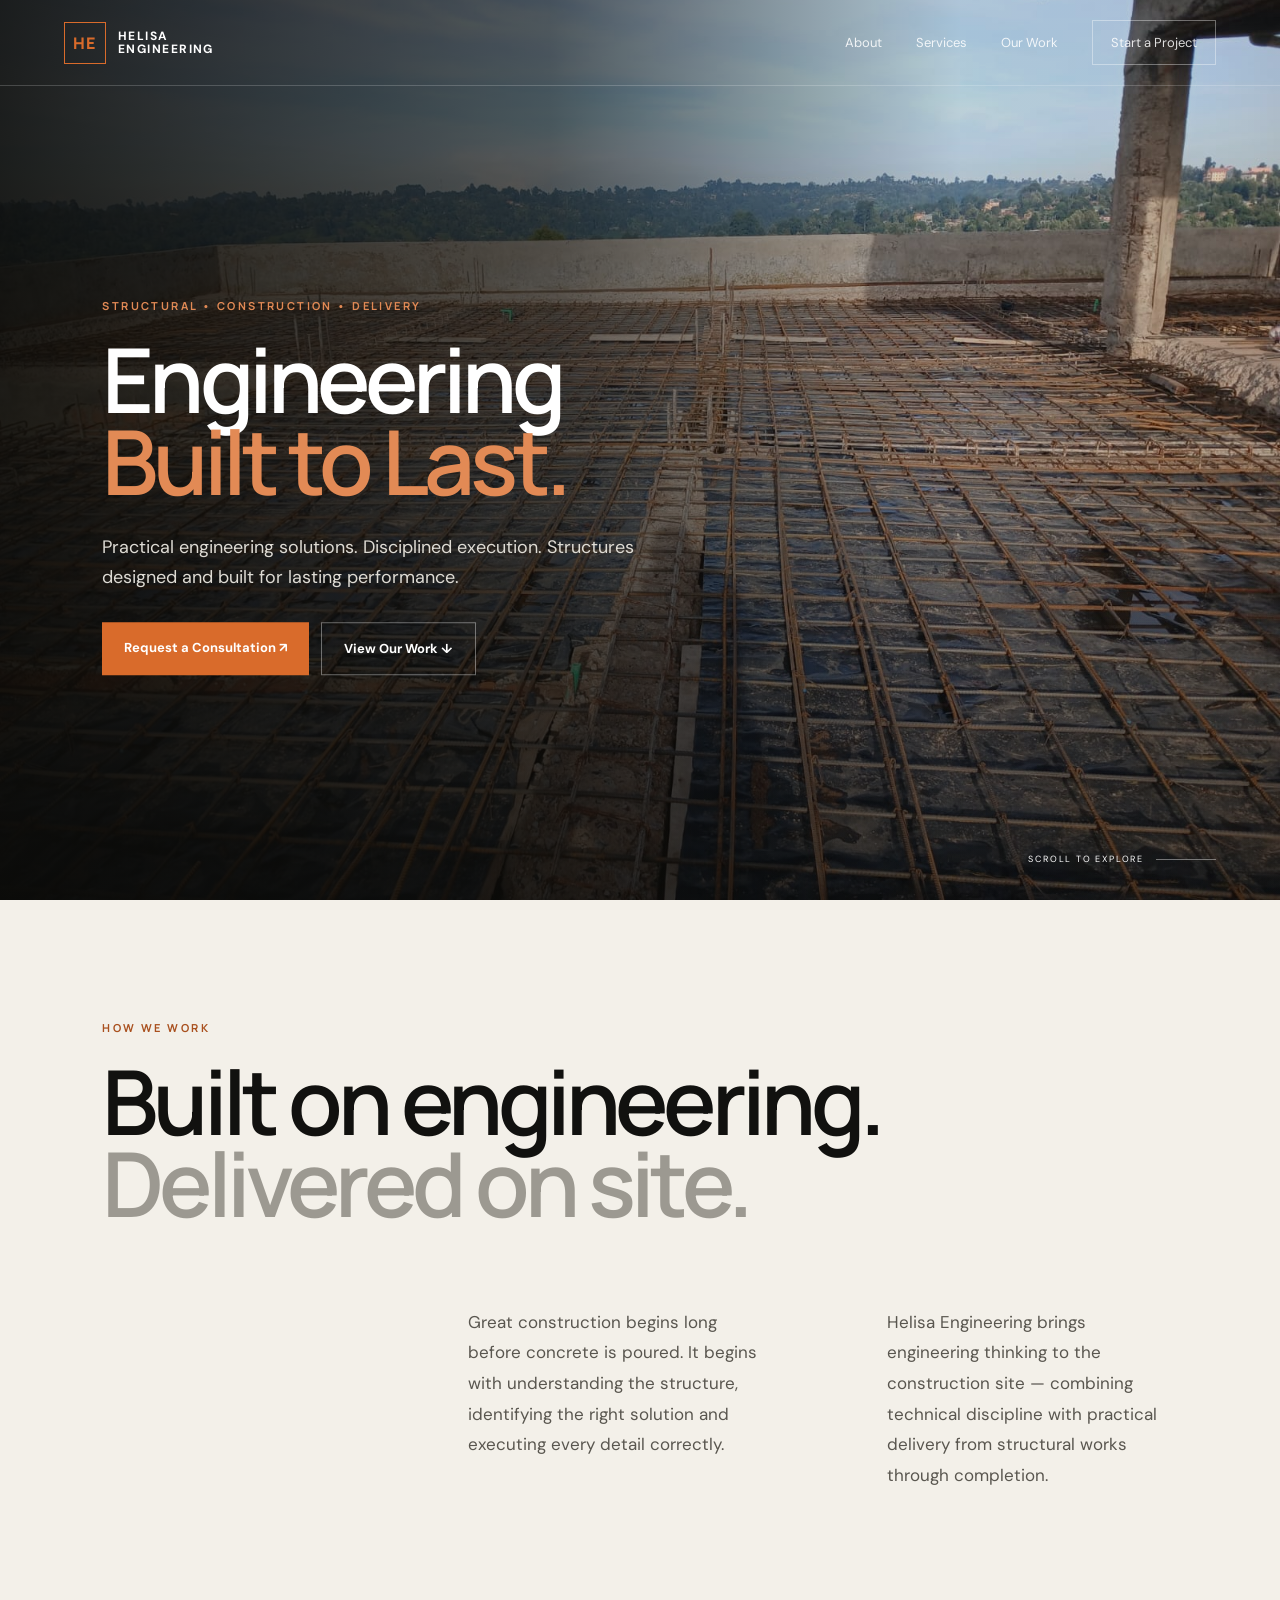
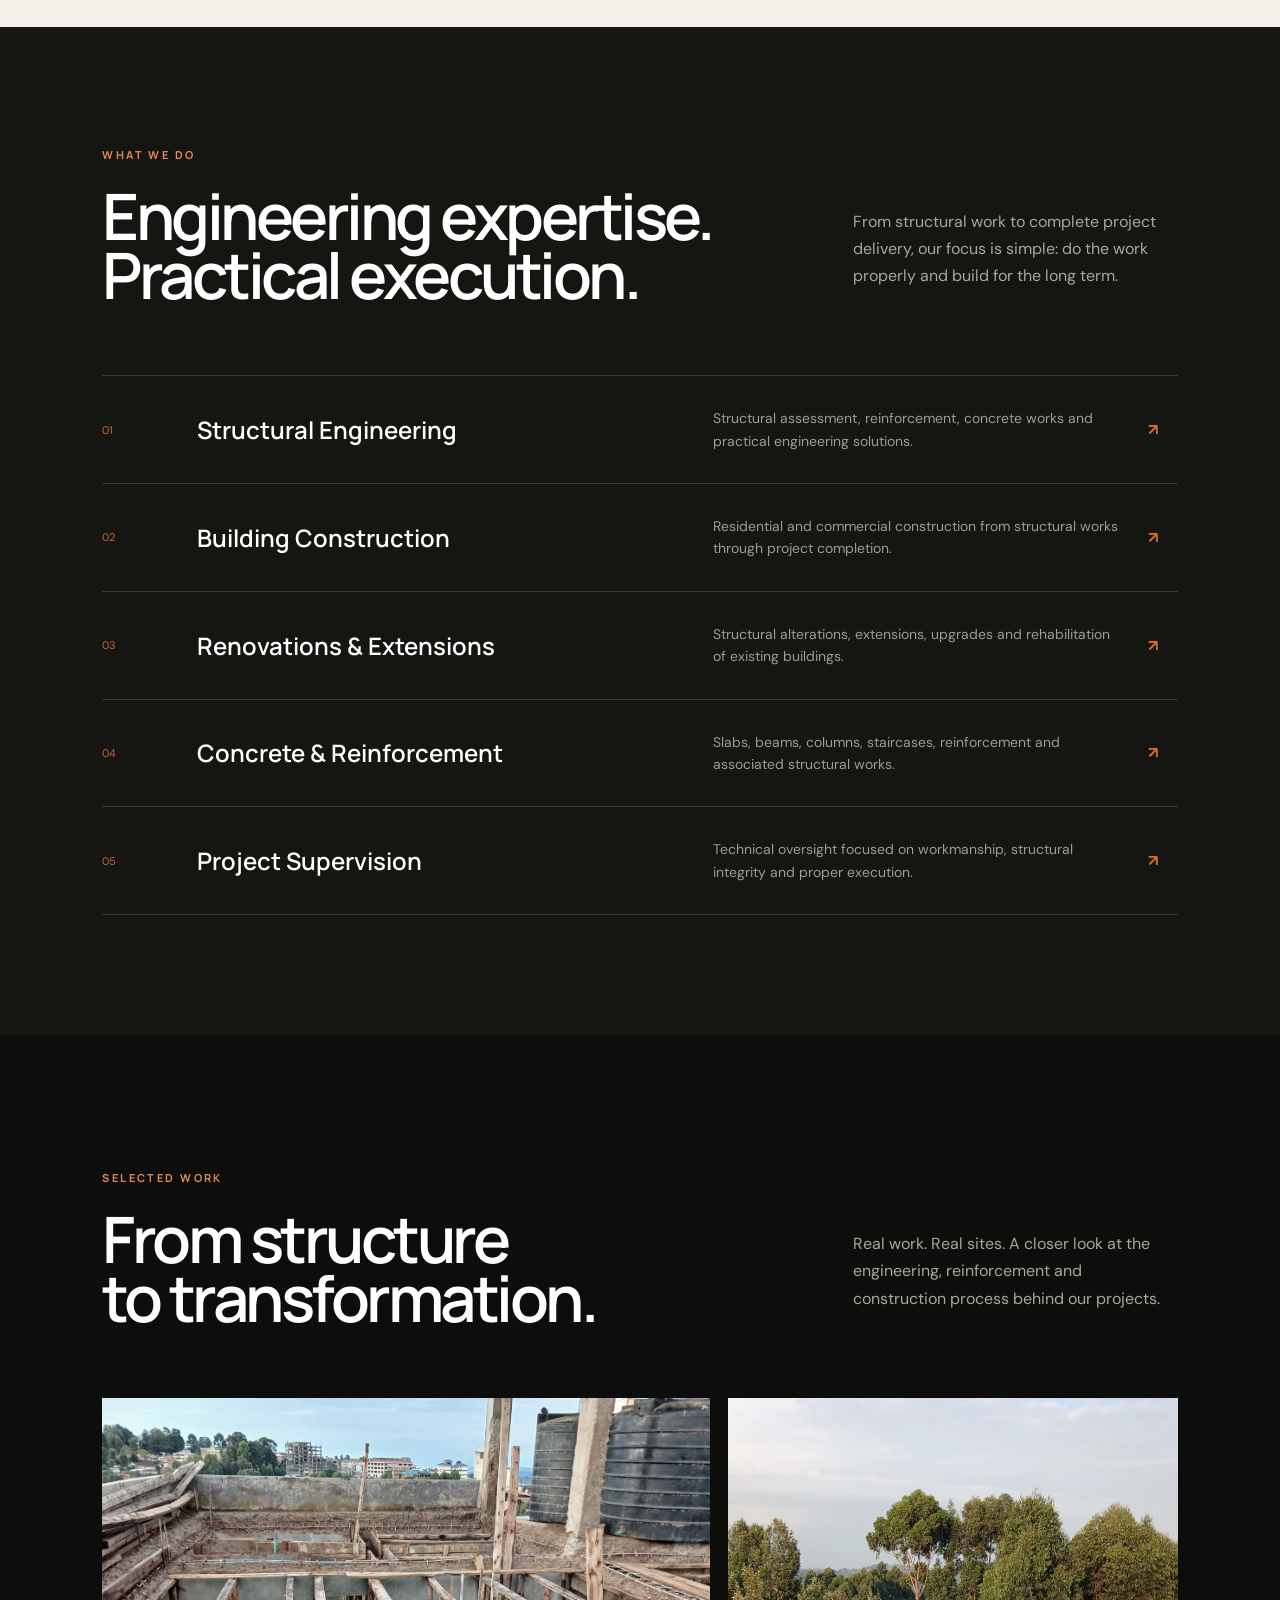
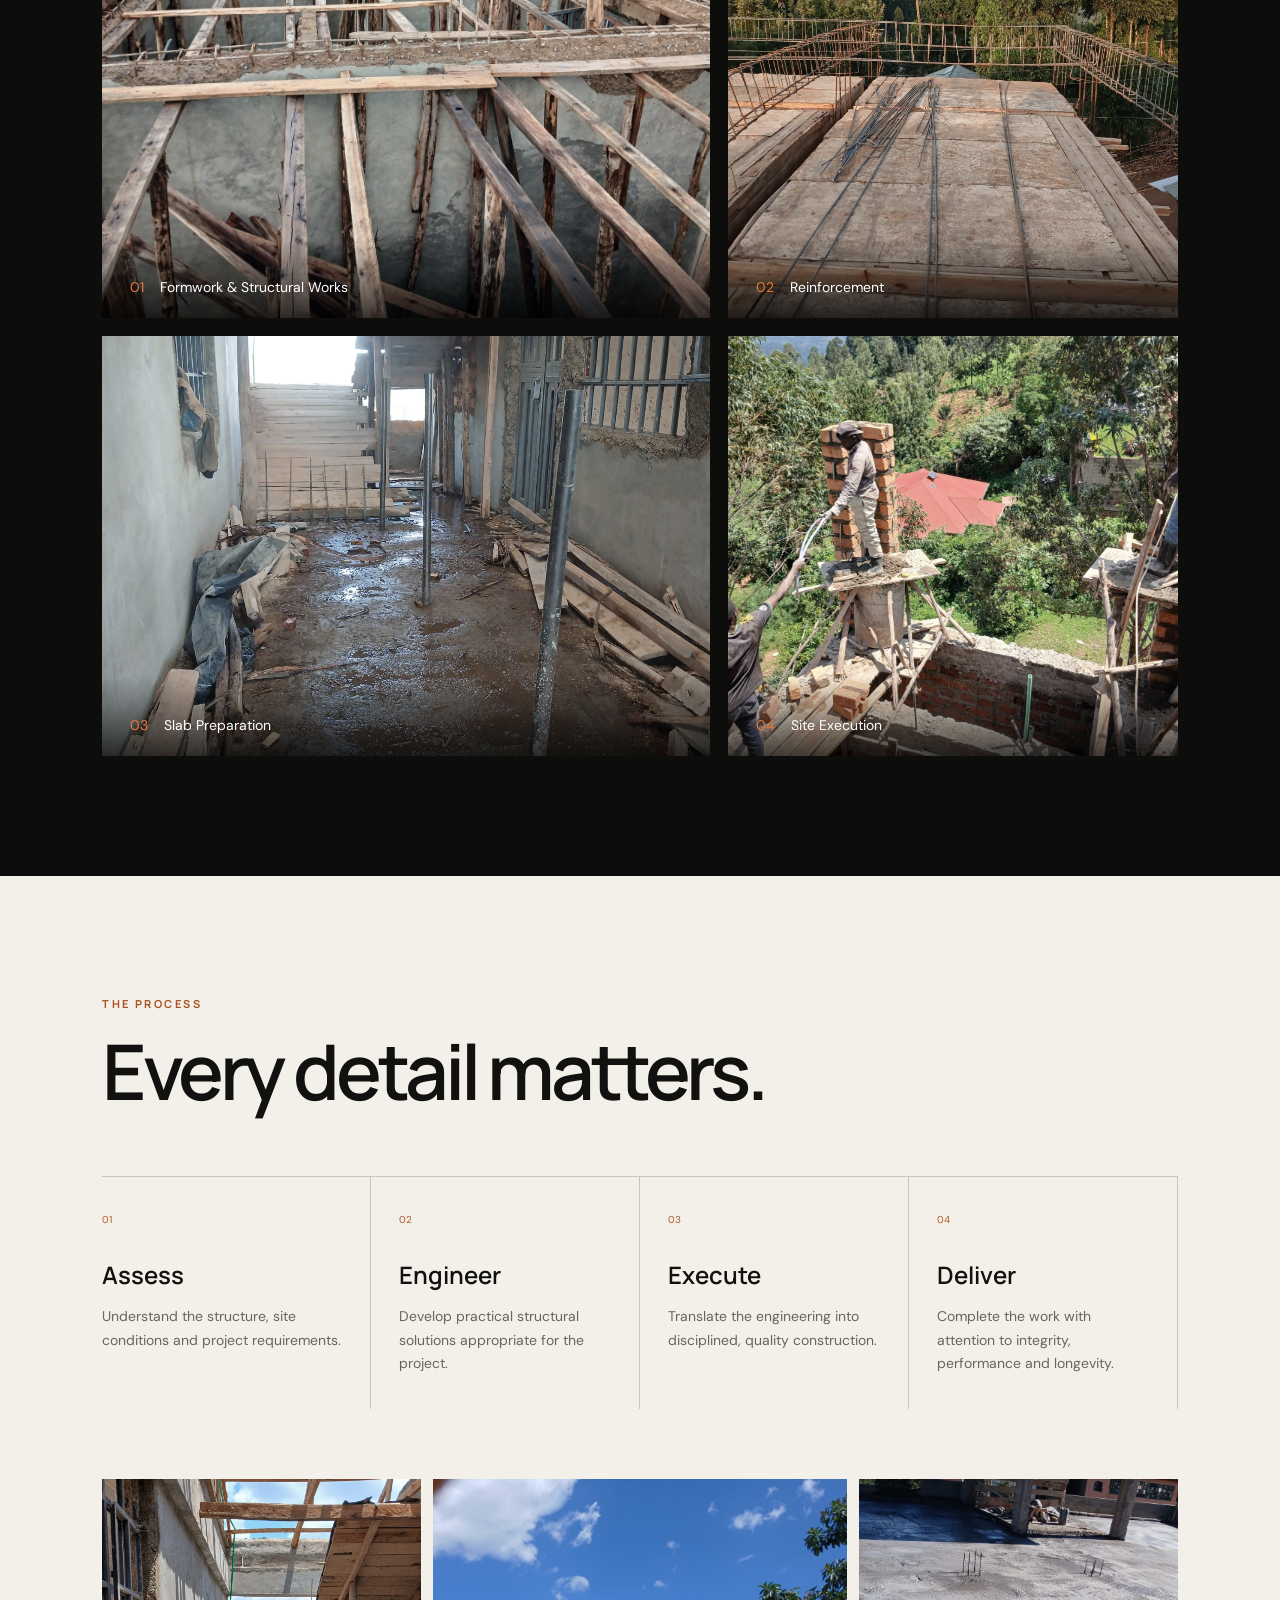
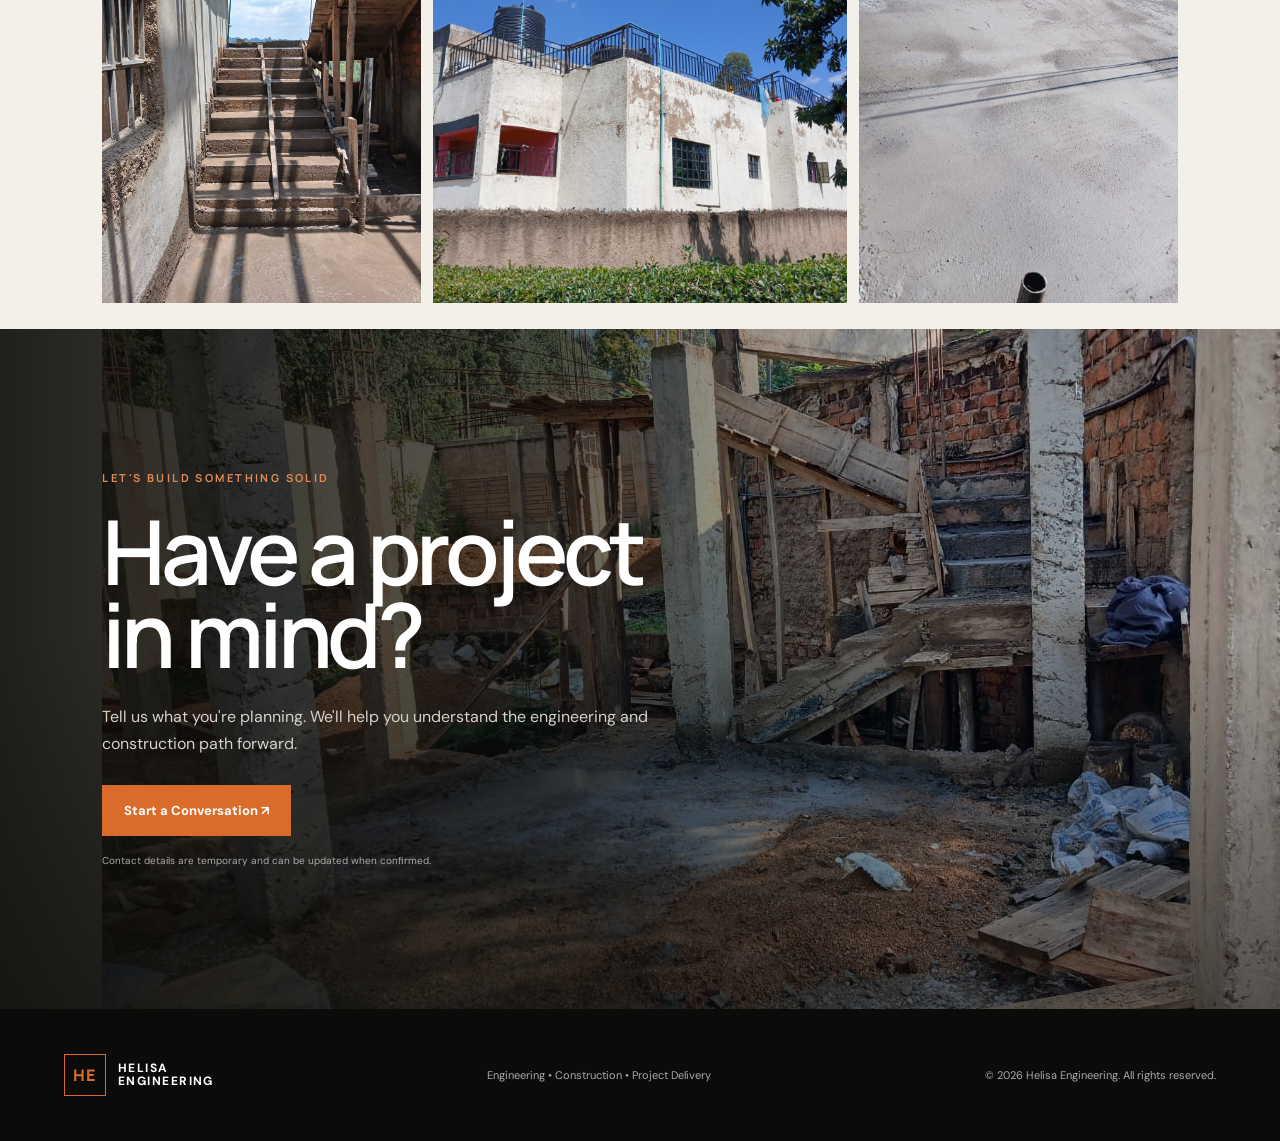
==== commit f288a0c1: "Add files via upload" ====
--- a/index.html
+++ b/index.html
@@ -1,11 +1,10 @@
-<!DOCTYPE html><html lang="en"><head><meta charset="utf-8"><meta name="viewport" content="width=device-width,initial-scale=1"><title>Borabu Builders Co. Ltd | Construction & Infrastructure</title><meta name="description" content="Borabu Builders Co. Ltd delivers construction, water, road, steel, borehole and renovation works in Kenya."><link href="assets/css/styles.css" rel="stylesheet"><link href="https://borabubuilders.com/" rel="canonical"></head><body class="home-premium">
-<header class="site-header"><div class="container nav"><a class="brand" href="/"><img alt="Borabu Builders logo" src="assets/images/borabu-logo.jpg"><span>Borabu Builders<br>Co. Ltd</span></a><nav class="nav-links"><a href="/">Home</a><a href="/about">About</a><a href="/services">Services</a><a href="/projects">Projects</a><a href="/contact">Contact</a></nav><a class="btn btn-primary project-trigger" href="#start-project">Start a project</a><button aria-expanded="false" aria-label="Open navigation menu" class="menu-toggle" type="button">☰</button></div></header>
-<main>
-<section class="hero"><div class="hero-media"><img alt="Elegant residential project by Borabu Builders" src="assets/images/elegant-house-premium-dusk.jpeg"></div><div class="container hero-content"><div class="eyebrow">Construction & Infrastructure · Kenya</div><h1>We build<br>for generations.</h1><p>Since 1988, Borabu Builders has delivered enduring residential, commercial and infrastructure projects with discipline, craftsmanship and practical expertise.</p><div class="hero-actions"><a class="btn btn-light" href="/projects">View projects →</a><a class="btn btn-outline project-trigger" href="#start-project">Start a project</a></div></div><div class="hero-proof"><div class="container proof-grid"><div class="proof-item"><strong>Since 1988</strong><span>Built on decades of experience</span></div><div class="proof-item"><strong>6 capabilities</strong><span>Integrated construction expertise</span></div><div class="proof-item"><strong>NCA registered</strong><span>Building and road works</span></div><div class="proof-item"><strong>Public + private</strong><span>Cross-sector experience</span></div></div></div></section>
-<section class="premium-story"><div class="premium-story-grid"><div class="premium-story-copy"><div class="year-mark">1988</div><div class="eyebrow">Our foundation</div><h2>Built on experience.<br>Defined by what comes next.</h2><p class="lead">For nearly four decades, Borabu Builders has delivered practical construction and infrastructure solutions across Kenya.</p><p>Our reputation is grounded in execution: understanding the work, respecting the details and building for lasting value.</p><div><a class="btn btn-primary" href="/about">Discover our story →</a></div></div><div class="premium-story-media"><img alt="Borabu Builders residential construction in progress" loading="lazy" src="assets/images/elegant-house-premium-progress.jpeg"></div></div></section>
-<section class="editorial-projects"><div class="container"><div class="editorial-head"><div><div class="eyebrow">Selected work</div><h2>Experience you can see.</h2></div><a href="/projects">View all projects →</a></div><div class="editorial-grid"><a class="editorial-card" href="/projects"><img alt="Elegant House completed residential project" loading="lazy" src="assets/images/elegant-house-premium-dusk.jpeg"><div class="editorial-label"><small>01 · Residential</small><h3>Elegant House</h3><span>From construction to completion →</span></div></a><a class="editorial-card" href="/projects"><img alt="Murara Plants office block extension" loading="lazy" src="assets/images/murara-office-wide.webp"><div class="editorial-label"><small>02 · Commercial</small><h3>Murara Plants</h3><span>Office Block Extension →</span></div></a><a class="editorial-card" href="/projects"><img alt="Chemasingi Secondary School project" loading="lazy" src="assets/images/chemasingi-dining-hall-exterior.jpg"><div class="editorial-label"><small>03 · Institutional</small><h3>Chemasingi</h3><span>Secondary School Works →</span></div></a></div></div></section>
-<section class="capabilities-premium"><div class="container capabilities-wrap"><div><div class="eyebrow">Our capabilities</div><h2>Built to deliver across disciplines.</h2><p class="lead">From buildings to essential infrastructure, one experienced construction partner.</p><a class="btn btn-primary" href="/services">Explore services →</a></div><div class="capability-list"><div class="capability"><div class="num">01</div><h3>Building & Construction</h3><p>Residential, commercial, institutional and public-service facilities.</p></div><div class="capability"><div class="num">02</div><h3>Civil & Road Works</h3><p>Construction, rehabilitation and maintenance for practical site conditions.</p></div><div class="capability"><div class="num">03</div><h3>Water Infrastructure</h3><p>Storage, reticulation, treatment and community water systems.</p></div><div class="capability"><div class="num">04</div><h3>Structural Steel</h3><p>Fabrication and installation for building and infrastructure requirements.</p></div><div class="capability"><div class="num">05</div><h3>Borehole Works</h3><p>Drilling, installation, rehabilitation and maintenance.</p></div><div class="capability"><div class="num">06</div><h3>Renovation & Rehabilitation</h3><p>Upgrading, restoring and extending the life of existing structures.</p></div></div></div></section>
-<section class="closing-manifesto"><div class="manifesto-grid"><div class="manifesto-media"><img alt="Borabu Builders completed residential development" loading="lazy" src="assets/images/four-bedroom-house.jpeg"></div><div class="manifesto-copy"><div class="eyebrow">Why Borabu</div><h2>Building more than structures.</h2><p class="lead">We build places that serve people, organizations and communities — with a commitment to quality that lasts beyond handover.</p><div><a class="btn btn-light" href="/about">Our story →</a></div></div></div></section>
-<section class="clients"><div class="container reveal"><div class="eyebrow">Experience includes</div><div class="client-row"><span class="client-chip">KTDA</span><span class="client-chip">Kenya Tea Packers</span><span class="client-chip">Browns East Africa Plantations</span><span class="client-chip">Browns Plantations Kenya</span><span class="client-chip">George Williamson</span><span class="client-chip">Government of Kenya</span></div></div></section>
-<section class="cta"><div class="container"><div class="cta-box reveal"><div><div class="eyebrow" style="color:#d7c49a">Have a project in mind?</div><h2>Let's build it well.</h2><p>Tell us what you are planning and what support you need. Our team can take the conversation from there.</p></div><a class="btn btn-light project-trigger" href="#start-project">Start a project →</a></div></div></section></main>
-<footer class="footer"><div class="container"><div class="footer-grid"><div><a class="brand" href="/"><img alt="Borabu Builders logo" src="assets/images/borabu-logo.jpg"><span>Borabu Builders<br>Co. Ltd</span></a><p style="margin-top:18px;max-width:420px">Construction and infrastructure capabilities built on decades of practical experience in Kenya.</p></div><div><h3>Navigate</h3><div class="footer-links"><a href="/about">About</a><a href="/services">Services</a><a href="/projects">Projects</a><a href="/contact">Contact</a></div></div><div><h3>Contact</h3><p>Isaac Salat Road, Kericho</p><a href="tel:+254716477833">+254 716 477833</a><br><a href="mailto:info@borabubuilders.com">info@borabubuilders.com</a></div></div><div class="footer-bottom"><span>© 2026 Borabu Builders Co. Ltd.</span></div></div></footer><script src="assets/js/site.js"></script></body></html>
+<!doctype html><html lang="en"><head><meta charset="utf-8"><meta name="viewport" content="width=device-width,initial-scale=1"><title>Helisa Engineering | Engineering Built to Last</title><meta name="description" content="Helisa Engineering — structural engineering, construction, renovations and project delivery."><link rel="preconnect" href="https://fonts.googleapis.com"><link rel="preconnect" href="https://fonts.gstatic.com" crossorigin><link href="https://fonts.googleapis.com/css2?family=DM+Sans:wght@400;500;600;700&family=Manrope:wght@400;500;600;700;800&display=swap" rel="stylesheet"><link rel="stylesheet" href="styles.css"></head><body>
+<header class="nav"><a class="brand" href="#top"><span>HE</span><b>HELISA<br>ENGINEERING</b></a><nav><a href="#about">About</a><a href="#services">Services</a><a href="#work">Our Work</a><a href="#contact" class="nav-cta">Start a Project</a></nav><button class="menu" aria-label="Menu">☰</button></header>
+<main id="top"><section class="hero"><img src="assets/project-1.jpg" alt="Reinforced concrete construction by Helisa Engineering"><div class="shade"></div><div class="hero-copy"><p class="eyebrow">STRUCTURAL • CONSTRUCTION • DELIVERY</p><h1>Engineering<br><em>Built to Last.</em></h1><p>Practical engineering solutions. Disciplined execution. Structures designed and built for lasting performance.</p><div class="actions"><a href="#contact" class="btn primary">Request a Consultation ↗</a><a href="#work" class="btn ghost">View Our Work ↓</a></div></div><div class="scroll">SCROLL TO EXPLORE <i></i></div></section>
+<section class="statement" id="about"><p class="eyebrow dark">HOW WE WORK</p><h2>Built on engineering.<br><span>Delivered on site.</span></h2><div class="statement-grid"><p>Great construction begins long before concrete is poured. It begins with understanding the structure, identifying the right solution and executing every detail correctly.</p><p>Helisa Engineering brings engineering thinking to the construction site — combining technical discipline with practical delivery from structural works through completion.</p></div></section>
+<section class="services" id="services"><div class="section-head"><div><p class="eyebrow">WHAT WE DO</p><h2>Engineering expertise.<br>Practical execution.</h2></div><p>From structural work to complete project delivery, our focus is simple: do the work properly and build for the long term.</p></div><div class="service-list">
+<article><span>01</span><h3>Structural Engineering</h3><p>Structural assessment, reinforcement, concrete works and practical engineering solutions.</p><b>↗</b></article><article><span>02</span><h3>Building Construction</h3><p>Residential and commercial construction from structural works through project completion.</p><b>↗</b></article><article><span>03</span><h3>Renovations & Extensions</h3><p>Structural alterations, extensions, upgrades and rehabilitation of existing buildings.</p><b>↗</b></article><article><span>04</span><h3>Concrete & Reinforcement</h3><p>Slabs, beams, columns, staircases, reinforcement and associated structural works.</p><b>↗</b></article><article><span>05</span><h3>Project Supervision</h3><p>Technical oversight focused on workmanship, structural integrity and proper execution.</p><b>↗</b></article></div></section>
+<section class="work" id="work"><div class="section-head light"><div><p class="eyebrow">SELECTED WORK</p><h2>From structure<br>to transformation.</h2></div><p>Real work. Real sites. A closer look at the engineering, reinforcement and construction process behind our projects.</p></div><div class="gallery"><figure class="g1"><img src="assets/project-2.jpg" alt="Construction formwork"><figcaption><span>01</span> Formwork & Structural Works</figcaption></figure><figure class="g2"><img src="assets/project-3.jpg" alt="Reinforcement preparation"><figcaption><span>02</span> Reinforcement</figcaption></figure><figure class="g3"><img src="assets/project-4.jpg" alt="Reinforced concrete slab"><figcaption><span>03</span> Slab Preparation</figcaption></figure><figure class="g4"><img src="assets/project-5.jpg" alt="On-site structural work"><figcaption><span>04</span> Site Execution</figcaption></figure></div></section>
+<section class="process"><p class="eyebrow dark">THE PROCESS</p><h2>Every detail matters.</h2><div class="process-grid"><div><span>01</span><h3>Assess</h3><p>Understand the structure, site conditions and project requirements.</p></div><div><span>02</span><h3>Engineer</h3><p>Develop practical structural solutions appropriate for the project.</p></div><div><span>03</span><h3>Execute</h3><p>Translate the engineering into disciplined, quality construction.</p></div><div><span>04</span><h3>Deliver</h3><p>Complete the work with attention to integrity, performance and longevity.</p></div></div><div class="detail-strip"><img src="assets/project-6.jpg" alt="Construction staircase"><img src="assets/project-7.jpg" alt="Completed building"><img src="assets/project-8.jpg" alt="Concrete slab"></div></section>
+<section class="cta" id="contact"><img src="assets/project-9.jpg" alt="Helisa Engineering project site"><div class="shade"></div><div><p class="eyebrow">LET'S BUILD SOMETHING SOLID</p><h2>Have a project<br>in mind?</h2><p>Tell us what you're planning. We'll help you understand the engineering and construction path forward.</p><a href="mailto:hello@helisaengineering.com" class="btn primary">Start a Conversation ↗</a><small>Contact details are temporary and can be updated when confirmed.</small></div></section></main>
+<footer><div class="brand"><span>HE</span><b>HELISA<br>ENGINEERING</b></div><p>Engineering • Construction • Project Delivery</p><p>© 2026 Helisa Engineering. All rights reserved.</p></footer><script src="script.js"></script></body></html>
--- a/styles.css
+++ b/styles.css
@@ -0,0 +1 @@
+:root{--ink:#11110f;--paper:#f3f0e9;--orange:#d96b2b;--muted:#a7a39b}*{box-sizing:border-box}html{scroll-behavior:smooth}body{margin:0;background:var(--paper);color:var(--ink);font-family:'DM Sans',sans-serif}a{color:inherit;text-decoration:none}.nav{position:fixed;z-index:20;top:0;left:0;right:0;height:86px;display:flex;align-items:center;justify-content:space-between;padding:0 5vw;color:white;border-bottom:1px solid #ffffff30;transition:.3s}.nav.scrolled{background:#11110ff2;backdrop-filter:blur(10px)}.brand{display:flex;align-items:center;gap:12px;font-size:12px;line-height:1.05;letter-spacing:.12em}.brand span{width:42px;height:42px;border:1px solid var(--orange);display:grid;place-items:center;font:800 16px Manrope;color:var(--orange)}nav{display:flex;align-items:center;gap:34px;font-size:13px}nav a{opacity:.85}.nav-cta{border:1px solid #ffffff70;padding:13px 18px}.menu{display:none;background:none;border:0;color:white;font-size:24px}.hero{height:100svh;min-height:680px;position:relative;color:white;overflow:hidden}.hero>img,.cta>img{width:100%;height:100%;object-fit:cover;position:absolute}.hero>img{object-position:center 56%}.shade{position:absolute;inset:0;background:linear-gradient(90deg,#0b0b09e8 0%,#0b0b09a8 43%,#0b0b0928 75%),linear-gradient(0deg,#0b0b0980,transparent 55%)}.hero-copy{position:absolute;left:8vw;top:52%;transform:translateY(-45%);max-width:780px}.eyebrow{font:700 11px Manrope;letter-spacing:.22em;color:#e28a55;margin:0 0 25px}.hero h1,.statement h2,.section-head h2,.process h2,.cta h2{font:600 clamp(52px,7vw,104px)/.92 Manrope;letter-spacing:-.055em;margin:0}.hero h1 em{font-style:normal;color:#e28a55}.hero-copy>p:not(.eyebrow){max-width:590px;font-size:18px;line-height:1.65;color:#dedbd4;margin:30px 0}.actions{display:flex;gap:12px;flex-wrap:wrap}.btn{padding:17px 22px;font-size:13px;font-weight:700;display:inline-block}.primary{background:var(--orange);color:white}.ghost{border:1px solid #ffffff60}.scroll{position:absolute;right:5vw;bottom:35px;font-size:9px;letter-spacing:.2em;display:flex;align-items:center;gap:12px}.scroll i{display:block;width:60px;height:1px;background:#fff6}.statement,.process{padding:120px 8vw}.eyebrow.dark{color:#a9501e}.statement h2 span{color:#9c9991}.statement-grid{display:grid;grid-template-columns:1fr 1fr;gap:10vw;margin:65px 0 0 34%}.statement-grid p{font-size:17px;line-height:1.8;color:#59564f}.services,.work{padding:120px 8vw;background:#151512;color:white}.section-head{display:grid;grid-template-columns:2fr 1fr;gap:8vw;align-items:end;margin-bottom:70px}.section-head h2{font-size:clamp(42px,5vw,72px)}.section-head>p{color:#aaa69f;line-height:1.7}.service-list{border-top:1px solid #ffffff25}.service-list article{display:grid;grid-template-columns:70px 1.2fr 1fr 30px;gap:25px;align-items:center;padding:31px 0;border-bottom:1px solid #ffffff25}.service-list span{color:#c46a38;font-size:11px}.service-list h3{font:600 24px Manrope;margin:0}.service-list p{color:#9e9b95;font-size:14px;line-height:1.6;margin:0}.service-list b{color:#d96b2b}.work{background:#0d0d0c;padding-top:135px}.gallery{display:grid;grid-template-columns:1.15fr .85fr;grid-template-rows:520px 420px;gap:18px}.gallery figure{margin:0;position:relative;overflow:hidden}.gallery img{width:100%;height:100%;object-fit:cover;filter:saturate(.82);transition:.6s}.gallery figure:hover img{transform:scale(1.025)}.gallery figcaption{position:absolute;left:0;right:0;bottom:0;padding:40px 28px 22px;background:linear-gradient(transparent,#000b);font-size:14px}.gallery figcaption span{color:#e47a3b;margin-right:12px}.g2 img{object-position:center 30%}.process h2{font-size:clamp(48px,6vw,82px)}.process-grid{display:grid;grid-template-columns:repeat(4,1fr);margin-top:70px;border-top:1px solid #cbc6bc}.process-grid>div{padding:30px 28px 20px 0;border-right:1px solid #cbc6bc;min-height:210px}.process-grid>div+div{padding-left:28px}.process-grid span{font-size:10px;color:#b15724}.process-grid h3{font:600 24px Manrope;margin:30px 0 12px}.process-grid p{color:#69655d;line-height:1.65;font-size:14px}.detail-strip{display:grid;grid-template-columns:1fr 1.3fr 1fr;height:330px;gap:12px;margin-top:70px}.detail-strip img{width:100%;height:100%;object-fit:cover}.cta{height:680px;position:relative;color:white;display:flex;align-items:center;padding:8vw;overflow:hidden}.cta>img{object-position:center 50%}.cta>div:last-child{position:relative;max-width:720px}.cta h2{font-size:clamp(60px,7vw,96px)}.cta p:not(.eyebrow){max-width:560px;color:#d4d1ca;line-height:1.7;margin:28px 0}.cta small{display:block;margin-top:18px;color:#aaa;font-size:10px}footer{background:#0b0b0a;color:#aaa;padding:45px 5vw;display:flex;align-items:center;justify-content:space-between;font-size:11px;gap:25px}footer .brand{color:white}@media(max-width:800px){.nav{height:72px;padding:0 22px}.nav nav{display:none;position:absolute;top:72px;left:0;right:0;background:#111;padding:25px;flex-direction:column;align-items:flex-start}.nav nav.open{display:flex}.menu{display:block}.hero-copy{left:24px;right:24px;top:50%}.hero h1{font-size:54px}.hero-copy>p:not(.eyebrow){font-size:15px}.scroll{display:none}.statement,.services,.work,.process{padding:85px 24px}.statement h2{font-size:48px}.statement-grid{grid-template-columns:1fr;margin:45px 0 0;gap:10px}.section-head{grid-template-columns:1fr;gap:25px}.service-list article{grid-template-columns:35px 1fr 24px}.service-list article p{grid-column:2/4}.gallery{grid-template-columns:1fr;grid-template-rows:360px 300px 300px 300px}.process-grid{grid-template-columns:1fr 1fr}.detail-strip{grid-template-columns:1fr 1fr;height:450px}.detail-strip img:last-child{display:none}.cta{height:620px;padding:24px}.cta h2{font-size:58px}footer{flex-direction:column;align-items:flex-start}}
